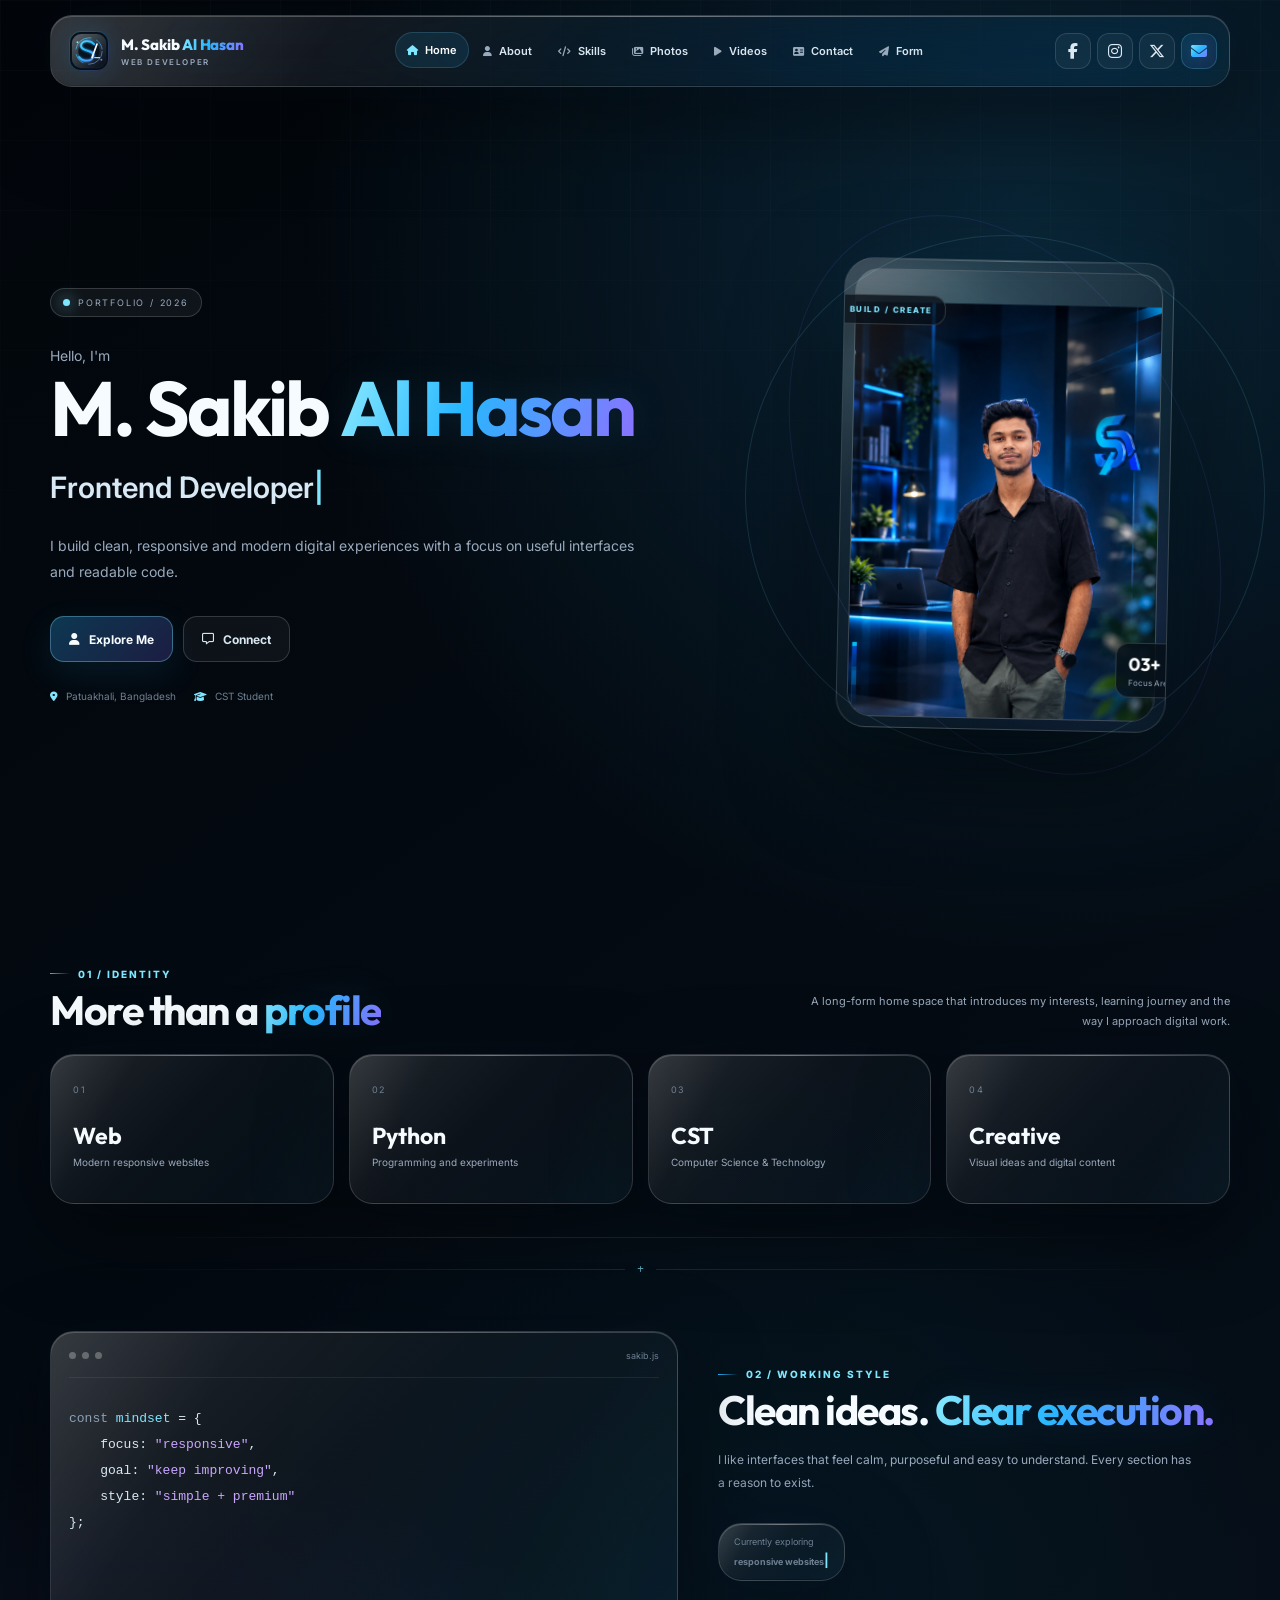
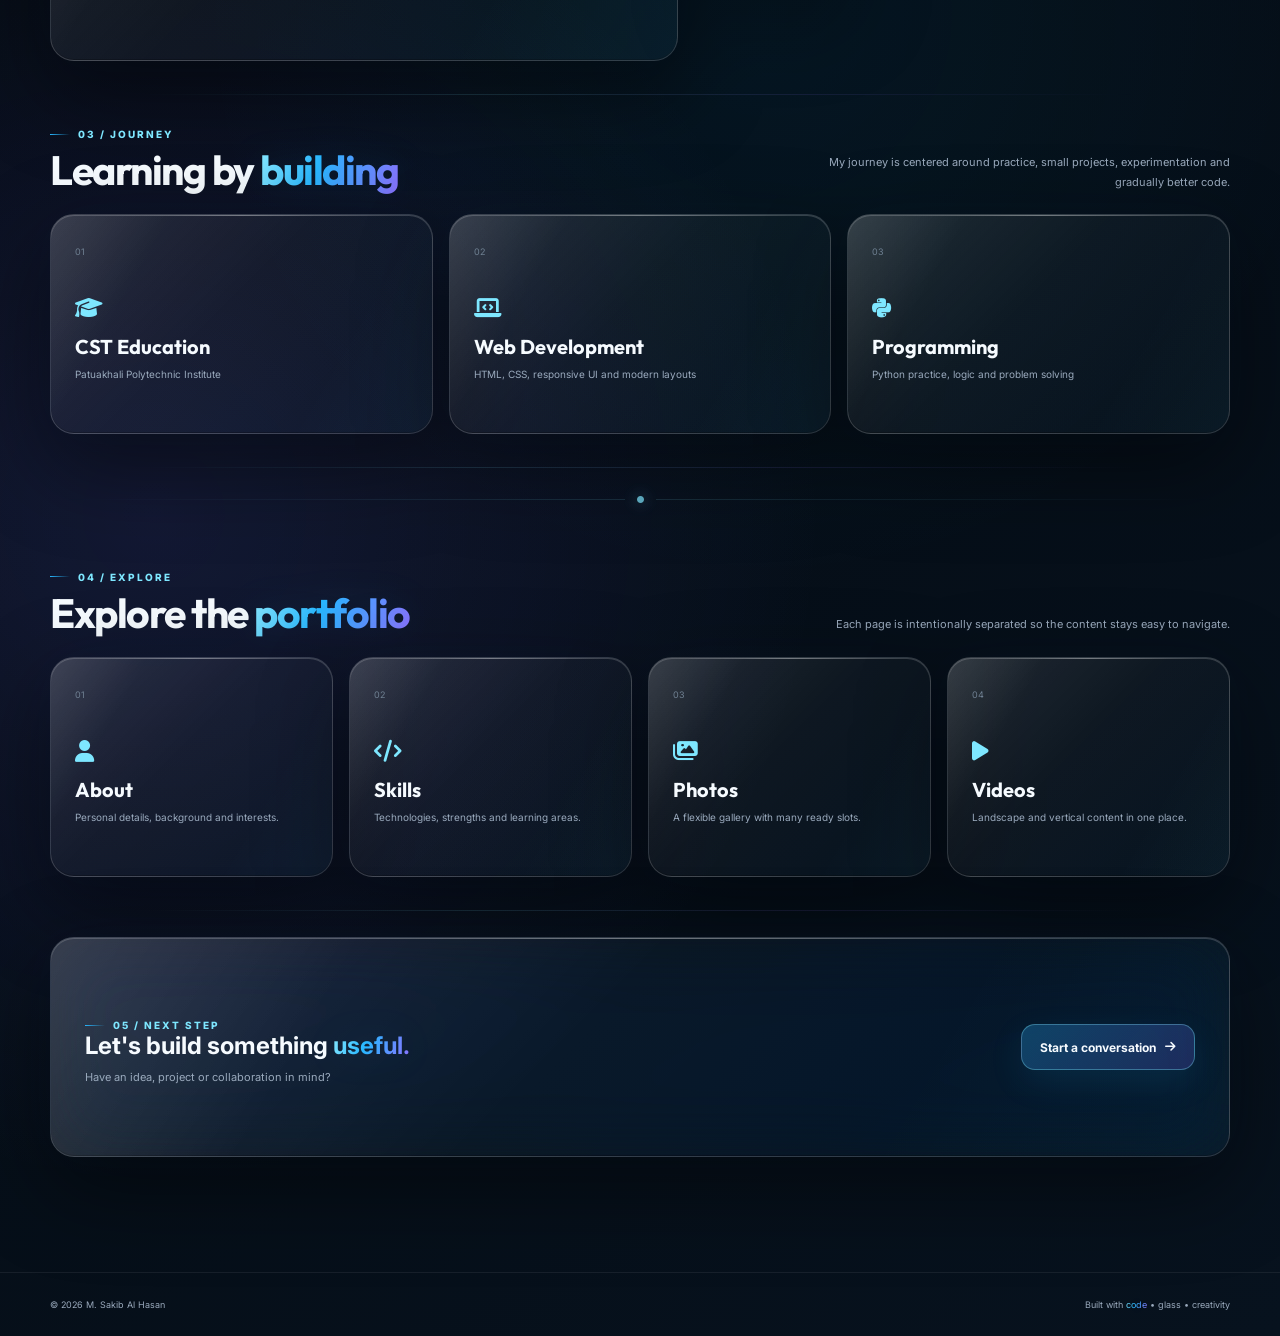
==== index.html @ 8eb37876 "Add files via upload" ====
<!DOCTYPE html>
<html lang="en">
<head>
    <meta charset="UTF-8">
    <meta name="viewport" content="width=device-width, initial-scale=1.0">
    <title>Home | M. Sakib Al Hasan</title>
    <link rel="icon" type="image/svg+xml" href="assets/favicon.svg">
    <link rel="stylesheet" href="https://cdnjs.cloudflare.com/ajax/libs/font-awesome/6.5.2/css/all.min.css">
    <link rel="stylesheet" href="style.css">
</head>
<body>

<header class="nav-wrapper">
    <nav class="navbar glass container">
        <a href="index.html" class="logo-link" aria-label="M. Sakib Al Hasan Home">
            <img src="assets/logo.svg" alt="Sakib Logo" class="logo-image">
            <div>
                <div class="logo-name">M. Sakib <span>Al Hasan</span></div>
                <span class="logo-role">Web Developer</span>
            </div>
        </a>

        <div class="nav-links">

                <a href="index.html" class="active">
                    <i class="fa-solid fa-house"></i>
                    <span>Home</span>
                </a>

                <a href="about.html" class="">
                    <i class="fa-solid fa-user"></i>
                    <span>About</span>
                </a>

                <a href="skills.html" class="">
                    <i class="fa-solid fa-code"></i>
                    <span>Skills</span>
                </a>

                <a href="photos.html" class="">
                    <i class="fa-solid fa-images"></i>
                    <span>Photos</span>
                </a>

                <a href="videos.html" class="">
                    <i class="fa-solid fa-play"></i>
                    <span>Videos</span>
                </a>

                <a href="contact.html" class="">
                    <i class="fa-solid fa-address-card"></i>
                    <span>Contact</span>
                </a>

                <a href="form.html" class="">
                    <i class="fa-solid fa-paper-plane"></i>
                    <span>Form</span>
                </a>

        </div>

        <div class="nav-actions">
            <a href="https://facebook.com/" target="_blank" rel="noopener" class="nav-action" aria-label="Facebook">
                <i class="fa-brands fa-facebook-f"></i>
            </a>
            <a href="https://instagram.com/" target="_blank" rel="noopener" class="nav-action" aria-label="Instagram">
                <i class="fa-brands fa-instagram"></i>
            </a>
            <a href="https://x.com/" target="_blank" rel="noopener" class="nav-action" aria-label="Twitter / X">
                <i class="fa-brands fa-x-twitter"></i>
            </a>
            <a href="mailto:your-email@example.com" class="nav-action nav-email" aria-label="Email">
                <i class="fa-solid fa-envelope"></i>
            </a>
        </div>

        <button class="menu-button" aria-label="Open navigation">
            <i class="fa-solid fa-bars"></i>
        </button>
    </nav>
</header>

<main>
    <div class="container">

        <section class="hero">
            <div class="hero-copy reveal">
                <div class="eyebrow glass-chip">
                    <span class="status-dot"></span>
                    PORTFOLIO / 2026
                </div>

                <p class="hero-overline">Hello, I'm</p>

                <h1>
                    M. Sakib
                    <span class="blue-text">Al Hasan</span>
                </h1>

                <h2 class="typing-line">
                    <span id="typing-text"></span><span class="typing-cursor">|</span>
                </h2>

                <p class="hero-text">
                    I build clean, responsive and modern digital experiences
                    with a focus on useful interfaces and readable code.
                </p>

                <div class="hero-buttons">
                    <a href="about.html" class="btn btn-primary">
                        <i class="fa-solid fa-user"></i>
                        Explore Me
                    </a>
                    <a href="contact.html" class="btn btn-ghost">
                        <i class="fa-regular fa-message"></i>
                        Connect
                    </a>
                </div>

                <div class="hero-mini-row">
                    <span><i class="fa-solid fa-location-dot"></i> Patuakhali, Bangladesh</span>
                    <span><i class="fa-solid fa-graduation-cap"></i> CST Student</span>
                </div>
            </div>

            <div class="profile-stage reveal">
                <div class="profile-orbit orbit-one"></div>
                <div class="profile-orbit orbit-two"></div>

                <div class="profile-visual glass">
                    <div class="profile-backdrop"></div>
                    <div class="profile-photo-frame">
                        <img src="assets/profile-cutout.png" alt="M. Sakib Al Hasan">
                        <div class="photo-shine"></div>
                    </div>

                    <div class="profile-badge badge-top">
                        <i class="fa-solid fa-code"></i>
                        <span>BUILD / CREATE</span>
                    </div>

                    <div class="profile-badge badge-bottom">
                        <strong>03+</strong>
                        <span>Focus Areas</span>
                    </div>
                </div>
            </div>
        </section>

        <section class="home-section reveal">
            <div class="section-heading">
                <div>
                    <span class="section-kicker">01 / IDENTITY</span>
                    <h2>More than a <span class="blue-text">profile</span></h2>
                </div>
                <p>
                    A long-form home space that introduces my interests,
                    learning journey and the way I approach digital work.
                </p>
            </div>

            <div class="home-stat-grid">
                <div class="home-stat glass">
                    <span class="stat-number">01</span>
                    <strong>Web</strong>
                    <p>Modern responsive websites</p>
                </div>
                <div class="home-stat glass">
                    <span class="stat-number">02</span>
                    <strong>Python</strong>
                    <p>Programming and experiments</p>
                </div>
                <div class="home-stat glass">
                    <span class="stat-number">03</span>
                    <strong>CST</strong>
                    <p>Computer Science & Technology</p>
                </div>
                <div class="home-stat glass">
                    <span class="stat-number">04</span>
                    <strong>Creative</strong>
                    <p>Visual ideas and digital content</p>
                </div>
            </div>
        </section>

        <div class="section-divider"><span></span><i class="fa-solid fa-plus"></i><span></span></div>

        <section class="home-section split-section reveal">
            <div class="code-window glass">
                <div class="window-bar">
                    <span></span><span></span><span></span>
                    <small>sakib.js</small>
                </div>
                <pre><code><span class="code-muted">const</span> <span class="code-key">mindset</span> = {
    focus: <span class="code-string">"<span id="home-code-text"></span>"</span>,
    goal: <span class="code-string">"keep improving"</span>,
    style: <span class="code-string">"simple + premium"</span>
};</code></pre>
            </div>

            <div class="feature-copy">
                <span class="section-kicker">02 / WORKING STYLE</span>
                <h2>Clean ideas. <span class="blue-text">Clear execution.</span></h2>
                <p>
                    I like interfaces that feel calm, purposeful and easy to
                    understand. Every section has a reason to exist.
                </p>

                <div class="typing-panel glass">
                    <span>Currently exploring</span>
                    <strong><span id="home-typing-extra"></span><span class="typing-cursor">|</span></strong>
                </div>
            </div>
        </section>

        <section class="home-section reveal">
            <div class="section-heading">
                <div>
                    <span class="section-kicker">03 / JOURNEY</span>
                    <h2>Learning by <span class="blue-text">building</span></h2>
                </div>
                <p>
                    My journey is centered around practice, small projects,
                    experimentation and gradually better code.
                </p>
            </div>

            <div class="journey-grid">
                <div class="journey-card glass">
                    <span>01</span>
                    <i class="fa-solid fa-graduation-cap"></i>
                    <h3>CST Education</h3>
                    <p>Patuakhali Polytechnic Institute</p>
                </div>
                <div class="journey-card glass">
                    <span>02</span>
                    <i class="fa-solid fa-laptop-code"></i>
                    <h3>Web Development</h3>
                    <p>HTML, CSS, responsive UI and modern layouts</p>
                </div>
                <div class="journey-card glass">
                    <span>03</span>
                    <i class="fa-brands fa-python"></i>
                    <h3>Programming</h3>
                    <p>Python practice, logic and problem solving</p>
                </div>
            </div>
        </section>

        <div class="section-divider"><span></span><i class="fa-solid fa-circle"></i><span></span></div>

        <section class="home-section reveal">
            <div class="section-heading">
                <div>
                    <span class="section-kicker">04 / EXPLORE</span>
                    <h2>Explore the <span class="blue-text">portfolio</span></h2>
                </div>
                <p>Each page is intentionally separated so the content stays easy to navigate.</p>
            </div>

            <div class="explore-grid">
                <a href="about.html" class="explore-card glass">
                    <span>01</span><i class="fa-solid fa-user"></i>
                    <h3>About</h3><p>Personal details, background and interests.</p>
                </a>
                <a href="skills.html" class="explore-card glass">
                    <span>02</span><i class="fa-solid fa-code"></i>
                    <h3>Skills</h3><p>Technologies, strengths and learning areas.</p>
                </a>
                <a href="photos.html" class="explore-card glass">
                    <span>03</span><i class="fa-solid fa-images"></i>
                    <h3>Photos</h3><p>A flexible gallery with many ready slots.</p>
                </a>
                <a href="videos.html" class="explore-card glass">
                    <span>04</span><i class="fa-solid fa-play"></i>
                    <h3>Videos</h3><p>Landscape and vertical content in one place.</p>
                </a>
            </div>
        </section>

        <section class="home-cta glass reveal">
            <div>
                <span class="section-kicker">05 / NEXT STEP</span>
                <h2>Let's build something <span class="blue-text">useful.</span></h2>
                <p>Have an idea, project or collaboration in mind?</p>
            </div>
            <a href="form.html" class="btn btn-primary">
                Start a conversation <i class="fa-solid fa-arrow-right"></i>
            </a>
        </section>

    </div>
</main>
<footer class="footer">
    <div class="container footer-inner">
        <span>© 2026 M. Sakib Al Hasan</span>
        <span>Built with <span class="blue-text">code</span> • glass • creativity</span>
    </div>
</footer>
<script src="script.js"></script>
</body>
</html>
---- style.css ----
/* =========================================================
   SAKIB PERSONAL WEBSITE — PREMIUM LIQUID GLASS
   Clean, readable, line-by-line CSS
   ========================================================= */

@import url('https://fonts.googleapis.com/css2?family=Inter:wght@400;500;600;700;800&family=Outfit:wght@500;600;700;800&display=swap');

:root {
    --background: #02060b;
    --background-soft: #07121e;

    --glass: rgba(255, 255, 255, 0.085);
    --glass-strong: rgba(255, 255, 255, 0.135);
    --glass-dark: rgba(3, 10, 18, 0.52);

    --border: rgba(255, 255, 255, 0.16);
    --border-bright: rgba(126, 231, 255, 0.28);

    --blue: #28b7ff;
    --cyan: #7ee7ff;
    --purple: #7468ff;

    --text: #f6fbff;
    --muted: #9aaabd;
    --muted-2: #6f8092;

    --shadow: 0 30px 90px rgba(0, 0, 0, 0.48);
}

/* ---------- Reset ---------- */

* {
    margin: 0;
    padding: 0;
    box-sizing: border-box;
}

html {
    scroll-behavior: smooth;
}

body {
    min-height: 100vh;
    color: var(--text);
    font-family: "Inter", sans-serif;

    background:
        radial-gradient(
            circle at 80% 8%,
            rgba(40, 183, 255, 0.16),
            transparent 25%
        ),
        radial-gradient(
            circle at 12% 72%,
            rgba(116, 104, 255, 0.13),
            transparent 28%
        ),
        radial-gradient(
            circle at 60% 55%,
            rgba(0, 190, 255, 0.055),
            transparent 32%
        ),
        linear-gradient(
            145deg,
            var(--background),
            var(--background-soft)
        );

    overflow-x: hidden;
}

body::before {
    content: "";
    position: fixed;
    inset: 0;
    pointer-events: none;
    z-index: -1;

    background-image:
        linear-gradient(
            rgba(255,255,255,0.018) 1px,
            transparent 1px
        ),
        linear-gradient(
            90deg,
            rgba(255,255,255,0.018) 1px,
            transparent 1px
        );

    background-size: 70px 70px;
    mask-image: linear-gradient(to bottom, black, transparent 88%);
}

a {
    color: inherit;
    text-decoration: none;
}

button,
input,
textarea,
select {
    font: inherit;
}

.container {
    width: min(1180px, calc(100% - 30px));
    margin: auto;
}

/* ---------- Premium glass ---------- */

.glass {
    position: relative;
    isolation: isolate;

    background:
        linear-gradient(
            135deg,
            rgba(255, 255, 255, 0.115),
            rgba(255, 255, 255, 0.035) 45%,
            rgba(20, 170, 255, 0.025)
        );

    border: 1px solid var(--border);
    border-radius: 24px;

    box-shadow:
        var(--shadow),
        0 0 50px rgba(40, 183, 255, 0.035),
        inset 0 1px rgba(255, 255, 255, 0.18),
        inset 0 -1px rgba(0, 0, 0, 0.22);

    backdrop-filter: blur(34px) saturate(175%);
    -webkit-backdrop-filter: blur(34px) saturate(175%);

    overflow: hidden;
}

.glass::before {
    content: "";
    position: absolute;
    inset: 0;
    z-index: -1;

    background:
        linear-gradient(
            120deg,
            rgba(255,255,255,0.095),
            transparent 24%,
            transparent 72%,
            rgba(126,231,255,0.035)
        );

    pointer-events: none;
}

.glass::after {
    content: "";
    position: absolute;
    left: 10%;
    right: 10%;
    top: 0;
    height: 1px;

    background: linear-gradient(
        90deg,
        transparent,
        rgba(255,255,255,0.28),
        transparent
    );

    pointer-events: none;
}

/* ---------- Common text ---------- */

.blue-text {
    color: var(--blue);
}

.section-kicker {
    display: inline-flex;
    align-items: center;
    gap: 8px;

    color: var(--cyan);
    font-size: 10px;
    font-weight: 800;
    letter-spacing: 2px;
    text-transform: uppercase;
}

.section-kicker::before {
    content: "";
    width: 20px;
    height: 1px;
    background: linear-gradient(90deg, var(--blue), transparent);
}

.typing-cursor {
    color: var(--cyan);
    animation: blink 0.9s infinite;
}

@keyframes blink {
    50% {
        opacity: 0;
    }
}

/* =========================================================
   NAVIGATION
   ========================================================= */

.nav-wrapper {
    position: fixed;
    top: 15px;
    left: 0;
    right: 0;
    z-index: 1000;
}

.navbar {
    min-height: 72px;

    display: flex;
    align-items: center;
    gap: 12px;

    padding: 10px 12px 10px 16px;
    border-radius: 22px;
}

.logo-link {
    display: flex;
    align-items: center;
    gap: 10px;
    min-width: 208px;
}

.logo-image {
    width: 44px;
    height: 44px;
    border-radius: 14px;

    filter: drop-shadow(0 0 12px rgba(40,183,255,0.16));
}

.logo-name {
    font-family: "Outfit", sans-serif;
    font-size: 15px;
    font-weight: 800;
    letter-spacing: -0.2px;
}

.logo-name span {
    color: var(--blue);
}

.logo-role {
    display: block;
    margin-top: 3px;

    color: var(--muted);
    font-size: 8px;
    font-weight: 600;
    letter-spacing: 1.6px;
    text-transform: uppercase;
}

.nav-links {
    flex: 1;

    display: flex;
    align-items: center;
    justify-content: center;
    gap: 2px;
}

.nav-links a {
    display: inline-flex;
    align-items: center;
    gap: 7px;

    padding: 10px 11px;

    border: 1px solid transparent;
    border-radius: 999px;

    color: #d8e5ef;
    font-size: 11px;
    font-weight: 600;

    transition:
        color 0.25s ease,
        background 0.25s ease,
        border-color 0.25s ease,
        transform 0.25s ease;
}

.nav-links a i {
    color: var(--muted);
    font-size: 10px;
}

.nav-links a:hover,
.nav-links a.active {
    color: #ffffff;
    background: rgba(40, 183, 255, 0.11);
    border-color: rgba(126, 231, 255, 0.16);
    transform: translateY(-1px);
}

.nav-links a:hover i,
.nav-links a.active i {
    color: var(--cyan);
}

.nav-actions {
    display: flex;
    align-items: center;
    gap: 6px;
}

.nav-action {
    width: 36px;
    height: 36px;

    display: inline-flex;
    align-items: center;
    justify-content: center;

    border: 1px solid rgba(255,255,255,0.12);
    border-radius: 12px;

    background: rgba(255,255,255,0.045);
    color: #dce9f3;

    transition: 0.25s ease;
}

.nav-action:hover {
    color: #ffffff;
    border-color: var(--border-bright);
    background: rgba(40,183,255,0.12);
    transform: translateY(-2px);
    box-shadow: 0 8px 25px rgba(40,183,255,0.1);
}

.nav-email {
    color: var(--cyan);
}

.menu-button {
    display: none;

    width: 42px;
    height: 42px;

    border: 1px solid var(--border);
    border-radius: 14px;

    background: rgba(255,255,255,0.06);
    color: white;

    cursor: pointer;
}

/* =========================================================
   MAIN / HERO
   ========================================================= */

main {
    padding-top: 110px;
    padding-bottom: 40px;
}

.hero {
    min-height: 790px;

    display: grid;
    grid-template-columns: 1.1fr 0.72fr;
    align-items: center;

    gap: 45px;
    padding: 55px 0 75px;
}

.hero-copy {
    max-width: 650px;
}

.glass-chip {
    width: fit-content;

    display: inline-flex;
    align-items: center;
    gap: 8px;

    padding: 8px 12px;

    border: 1px solid var(--border);
    border-radius: 999px;

    background: rgba(255,255,255,0.055);

    color: var(--muted);
    font-size: 9px;
    letter-spacing: 1.8px;
}

.status-dot {
    width: 7px;
    height: 7px;
    border-radius: 50%;
    background: var(--cyan);
    box-shadow: 0 0 15px var(--cyan);
}

.hero-overline {
    margin-top: 30px;
    margin-bottom: 8px;

    color: var(--muted);
    font-size: 14px;
}

.hero h1 {
    font-family: "Outfit", sans-serif;
    font-size: clamp(48px, 6vw, 84px);
    line-height: 0.95;
    letter-spacing: -3px;
}

.hero h1 span {
    display: block;
}

.typing-line {
    min-height: 42px;
    margin-top: 24px;

    color: #d8e8f4;
    font-size: clamp(20px, 2.3vw, 30px);
    font-weight: 600;
}

.hero-text {
    max-width: 600px;
    margin-top: 22px;

    color: var(--muted);
    font-size: 14px;
    line-height: 1.9;
}

.hero-buttons {
    display: flex;
    flex-wrap: wrap;
    gap: 10px;
    margin-top: 30px;
}

.btn {
    display: inline-flex;
    align-items: center;
    justify-content: center;
    gap: 9px;

    min-height: 46px;
    padding: 0 18px;

    border-radius: 14px;
    border: 1px solid var(--border);

    font-size: 12px;
    font-weight: 700;

    transition: 0.25s ease;
}

.btn-primary {
    background: linear-gradient(
        135deg,
        rgba(40,183,255,0.28),
        rgba(116,104,255,0.22)
    );

    border-color: rgba(126,231,255,0.35);
    box-shadow: 0 12px 35px rgba(40,183,255,0.1);
}

.btn-primary:hover {
    transform: translateY(-2px);
    box-shadow: 0 18px 45px rgba(40,183,255,0.17);
}

.btn-ghost {
    background: rgba(255,255,255,0.045);
    color: #d8e6ef;
}

.btn-ghost:hover {
    transform: translateY(-2px);
    background: rgba(255,255,255,0.09);
}

.hero-mini-row {
    display: flex;
    flex-wrap: wrap;
    gap: 18px;

    margin-top: 28px;

    color: var(--muted-2);
    font-size: 10px;
}

.hero-mini-row i {
    margin-right: 5px;
    color: var(--cyan);
}

/* ---------- Profile stage ---------- */

.profile-stage {
    position: relative;
    min-height: 620px;

    display: flex;
    align-items: center;
    justify-content: center;
}

.profile-orbit {
    position: absolute;
    border: 1px solid rgba(126,231,255,0.13);
    border-radius: 50%;
    pointer-events: none;
}

.orbit-one {
    width: 520px;
    height: 520px;
    transform: rotate(18deg);
}

.orbit-two {
    width: 390px;
    height: 590px;
    border-color: rgba(116,104,255,0.12);
    transform: rotate(-25deg);
}

.profile-visual {
    width: min(365px, 100%);
    height: 505px;

    padding: 13px;
    border-radius: 32px;

    transform: rotate(1.2deg);

    box-shadow:
        0 40px 100px rgba(0,0,0,0.55),
        0 0 60px rgba(40,183,255,0.08);
}

.profile-backdrop {
    position: absolute;
    inset: 0;

    background-image: url("assets/profile.jpg");
    background-size: cover;
    background-position: center 42%;

    filter: blur(28px) saturate(125%);
    transform: scale(1.08);

    opacity: 0.34;
}

.profile-photo-frame {
    position: relative;
    z-index: 2;

    width: 100%;
    height: 100%;

    overflow: hidden;
    border-radius: 24px;

    border: 1px solid rgba(255,255,255,0.19);
    background: rgba(3,10,18,0.45);
}

.profile-photo-frame img {
    width: 100%;
    height: 100%;

    display: block;
    object-fit: cover;
    object-position: 57% 44%;

    filter: saturate(1.08) contrast(1.02);
}

.photo-shine {
    position: absolute;
    inset: 0;

    background:
        linear-gradient(
            125deg,
            rgba(255,255,255,0.16),
            transparent 25%,
            transparent 72%,
            rgba(126,231,255,0.09)
        );

    pointer-events: none;
}

.profile-badge {
    position: absolute;
    z-index: 4;

    display: flex;
    align-items: center;
    gap: 8px;

    padding: 9px 12px;

    border: 1px solid rgba(255,255,255,0.17);
    border-radius: 13px;

    background: rgba(3,10,18,0.72);
    backdrop-filter: blur(18px);
    -webkit-backdrop-filter: blur(18px);

    box-shadow: 0 15px 35px rgba(0,0,0,0.3);
}

.badge-top {
    top: 36px;
    left: -28px;

    color: var(--cyan);
    font-size: 8px;
    letter-spacing: 1.5px;
    font-weight: 800;
}

.badge-bottom {
    right: -25px;
    bottom: 34px;
    flex-direction: column;
    align-items: flex-start;
    gap: 2px;
}

.badge-bottom strong {
    color: white;
    font-family: "Outfit", sans-serif;
    font-size: 18px;
}

.badge-bottom span {
    color: var(--muted);
    font-size: 8px;
}

/* =========================================================
   PAGE HEADERS
   ========================================================= */

.page-header {
    padding: 45px 0 34px;
}

.page-header h1 {
    margin-top: 12px;

    font-family: "Outfit", sans-serif;
    font-size: clamp(42px, 5vw, 68px);
    line-height: 1;
    letter-spacing: -2.5px;
}

.page-header > p {
    max-width: 720px;
    margin-top: 17px;

    color: var(--muted);
    font-size: 13px;
    line-height: 1.8;
}

.header-typing {
    width: fit-content;

    display: inline-flex;
    align-items: center;
    gap: 10px;

    margin-top: 24px;
    padding: 10px 13px;

    color: var(--muted);
    font-size: 10px;
}

.header-typing strong {
    color: var(--cyan);
    font-size: 11px;
}

/* =========================================================
   SECTION STRUCTURE / EFFECTS
   ========================================================= */

.home-section {
    margin-top: 58px;
}

.section-heading {
    display: flex;
    align-items: end;
    justify-content: space-between;
    gap: 30px;

    margin-bottom: 22px;
}

.section-heading h2,
.feature-copy h2,
.long-panel h2,
.contact-hero h2,
.contact-info h2 {
    margin-top: 8px;

    font-family: "Outfit", sans-serif;
    font-size: clamp(28px, 3.2vw, 44px);
    line-height: 1.08;
    letter-spacing: -1.5px;
}

.section-heading > p {
    max-width: 440px;
    color: var(--muted);
    font-size: 11px;
    line-height: 1.8;
    text-align: right;
}

.section-divider {
    display: flex;
    align-items: center;
    gap: 12px;

    margin: 62px 0 8px;

    opacity: 0.7;
}

.section-divider span {
    height: 1px;
    flex: 1;

    background: linear-gradient(
        90deg,
        transparent,
        rgba(126,231,255,0.18)
    );
}

.section-divider span:last-child {
    background: linear-gradient(
        90deg,
        rgba(126,231,255,0.18),
        transparent
    );
}

.section-divider i {
    color: var(--cyan);
    font-size: 7px;
    filter: drop-shadow(0 0 8px rgba(126,231,255,0.7));
}

/* ---------- Home stat cards ---------- */

.home-stat-grid {
    display: grid;
    grid-template-columns: repeat(4, 1fr);
    gap: 15px;
}

.home-stat {
    min-height: 150px;
    padding: 22px;
    transition: 0.3s ease;
}

.home-stat:hover,
.journey-card:hover,
.explore-card:hover,
.skill-card:hover,
.social-card:hover {
    transform: translateY(-5px);
    border-color: rgba(126,231,255,0.24);
}

.stat-number {
    color: var(--muted-2);
    font-size: 9px;
    letter-spacing: 1.5px;
}

.home-stat strong {
    display: block;
    margin-top: 24px;

    font-family: "Outfit", sans-serif;
    font-size: 23px;
}

.home-stat p {
    margin-top: 5px;
    color: var(--muted);
    font-size: 10px;
    line-height: 1.5;
}

/* ---------- Home split ---------- */

.split-section {
    display: grid;
    grid-template-columns: 1fr 0.85fr;
    gap: 18px;
    align-items: stretch;
}

.code-window {
    min-height: 330px;
    padding: 18px;
}

.window-bar {
    display: flex;
    align-items: center;
    gap: 6px;

    padding-bottom: 16px;
    border-bottom: 1px solid rgba(255,255,255,0.07);
}

.window-bar > span {
    width: 7px;
    height: 7px;
    border-radius: 50%;
    background: rgba(255,255,255,0.28);
}

.window-bar small {
    margin-left: auto;
    color: var(--muted-2);
    font-size: 9px;
}

.code-window pre {
    margin-top: 28px;
    overflow: auto;

    color: #d9e8f3;
    font-family: "Courier New", monospace;
    font-size: 13px;
    line-height: 2;
}

.code-muted {
    color: #8ca0b3;
}

.code-key {
    color: var(--cyan);
}

.code-string {
    color: #c9a7ff;
}

.feature-copy {
    padding: 28px 12px 28px 22px;
}

.feature-copy > p {
    max-width: 480px;
    margin-top: 17px;

    color: var(--muted);
    font-size: 12px;
    line-height: 1.9;
}

.typing-panel {
    width: fit-content;
    margin-top: 28px;
    padding: 12px 15px;

    display: flex;
    flex-direction: column;
    gap: 5px;
}

.typing-panel span:first-child {
    color: var(--muted-2);
    font-size: 9px;
}

.typing-panel strong {
    color: var(--cyan);
    font-size: 13px;
}

/* ---------- Journey / explore ---------- */

.journey-grid,
.explore-grid {
    display: grid;
    grid-template-columns: repeat(3, 1fr);
    gap: 16px;
}

.explore-grid {
    grid-template-columns: repeat(4, 1fr);
}

.journey-card,
.explore-card {
    min-height: 220px;
    padding: 24px;

    transition: 0.3s ease;
}

.journey-card > span,
.explore-card > span {
    color: var(--muted-2);
    font-size: 9px;
}

.journey-card i,
.explore-card i {
    display: block;
    margin-top: 38px;

    color: var(--cyan);
    font-size: 22px;
}

.journey-card h3,
.explore-card h3 {
    margin-top: 15px;

    font-family: "Outfit", sans-serif;
    font-size: 20px;
}

.journey-card p,
.explore-card p {
    margin-top: 7px;
    color: var(--muted);
    font-size: 10px;
    line-height: 1.7;
}

/* ---------- CTA ---------- */

.home-cta {
    min-height: 220px;

    display: flex;
    align-items: center;
    justify-content: space-between;
    gap: 30px;

    margin-top: 60px;
    padding: 34px;
}

.home-cta p {
    margin-top: 10px;
    color: var(--muted);
    font-size: 11px;
}

/* =========================================================
   ABOUT
   ========================================================= */

.about-layout {
    display: grid;
    grid-template-columns: 0.72fr 1.28fr;
    gap: 18px;
}

.profile-card {
    padding: 16px;
}

.about-photo-wrap {
    height: 390px;
    overflow: hidden;
    border-radius: 19px;

    border: 1px solid rgba(255,255,255,0.12);
}

.about-photo {
    width: 100%;
    height: 100%;
    display: block;

    object-fit: cover;
    object-position: 57% 43%;
}

.card-title {
    margin-top: 18px;
    font-family: "Outfit", sans-serif;
    font-size: 25px;
}

.card-text {
    margin-top: 5px;
    color: var(--muted);
    font-size: 10px;
}

.info-list {
    margin-top: 20px;
    border-top: 1px solid rgba(255,255,255,0.07);
}

.info-row {
    display: flex;
    justify-content: space-between;
    gap: 12px;

    padding: 12px 0;
    border-bottom: 1px solid rgba(255,255,255,0.07);

    font-size: 9px;
}

.info-row span {
    color: var(--muted-2);
}

.info-row strong {
    max-width: 58%;
    text-align: right;
    color: #dce9f3;
}

.about-story {
    display: grid;
    gap: 16px;
}

.story-card {
    padding: 25px;
}

.story-card h2 {
    margin-top: 10px;
    font-family: "Outfit", sans-serif;
    font-size: 25px;
}

.story-card p {
    max-width: 760px;
    margin-top: 13px;
    color: var(--muted);
    font-size: 11px;
    line-height: 1.9;
}

.long-panel {
    display: grid;
    grid-template-columns: 0.8fr 1.2fr;
    gap: 30px;

    margin-top: 18px;
    padding: 30px;
}

.detail-columns {
    display: grid;
    grid-template-columns: repeat(2, 1fr);
    gap: 13px;
}

.detail-columns div {
    min-height: 75px;
    padding: 14px;

    border: 1px solid rgba(255,255,255,0.08);
    border-radius: 15px;

    background: rgba(255,255,255,0.035);
}

.detail-columns span {
    display: block;
    color: var(--muted-2);
    font-size: 8px;
    text-transform: uppercase;
    letter-spacing: 1px;
}

.detail-columns strong {
    display: block;
    margin-top: 9px;
    color: #dfeaf2;
    font-size: 10px;
}

.quote-panel {
    display: flex;
    align-items: center;
    gap: 22px;

    margin-top: 18px;
    padding: 27px 30px;
}

.quote-panel > i {
    color: var(--cyan);
    font-size: 25px;
}

.quote-panel p {
    font-family: "Outfit", sans-serif;
    font-size: 18px;
}

.quote-panel span {
    display: block;
    margin-top: 7px;
    color: var(--muted-2);
    font-size: 9px;
}

/* =========================================================
   SKILLS
   ========================================================= */

.skill-grid {
    display: grid;
    grid-template-columns: repeat(3, 1fr);
    gap: 16px;
}

.skill-card {
    min-height: 285px;
    padding: 22px;

    transition: 0.3s ease;
}

.skill-icon {
    width: 44px;
    height: 44px;

    display: grid;
    place-items: center;

    border: 1px solid rgba(126,231,255,0.18);
    border-radius: 14px;

    background: rgba(40,183,255,0.07);
    color: var(--cyan);

    font-size: 18px;
}

.skill-meta {
    display: flex;
    justify-content: space-between;
    margin-top: 20px;

    color: var(--muted-2);
    font-size: 8px;
    letter-spacing: 1.2px;
}

.skill-card h3 {
    margin-top: 9px;

    font-family: "Outfit", sans-serif;
    font-size: 25px;
}

.skill-card p {
    margin-top: 8px;
    min-height: 54px;

    color: var(--muted);
    font-size: 10px;
    line-height: 1.7;
}

.progress {
    height: 4px;
    margin-top: 20px;

    overflow: hidden;
    border-radius: 999px;

    background: rgba(255,255,255,0.07);
}

.progress span {
    display: block;
    height: 100%;

    border-radius: inherit;

    background: linear-gradient(
        90deg,
        var(--blue),
        var(--cyan)
    );

    box-shadow: 0 0 14px rgba(40,183,255,0.35);
}

.skills-detail-grid {
    display: grid;
    grid-template-columns: repeat(3, 1fr);
    gap: 16px;
}

.skill-detail {
    min-height: 205px;
    padding: 24px;
}

.skill-detail h2 {
    margin-top: 10px;
    font-family: "Outfit", sans-serif;
    font-size: 25px;
}

.skill-detail p {
    margin-top: 11px;
    color: var(--muted);
    font-size: 10px;
    line-height: 1.8;
}

.skills-ticker {
    display: flex;
    align-items: center;
    gap: 20px;

    margin-top: 18px;
    padding: 17px 20px;
}

.skills-ticker > span {
    color: var(--muted-2);
    font-size: 9px;
    text-transform: uppercase;
    letter-spacing: 1px;
}

.ticker-track {
    display: flex;
    flex-wrap: wrap;
    gap: 10px;

    color: #dbeaf4;
    font-size: 10px;
}

.ticker-track i {
    color: var(--cyan);
}

/* =========================================================
   PHOTOS
   ========================================================= */

.photo-grid {
    display: grid;
    grid-template-columns: repeat(5, minmax(0, 1fr));
    gap: 16px;
}

.photo-card {
    aspect-ratio: 4 / 5;
    overflow: hidden;

    border-radius: 20px;

    transition: 0.3s ease;
}

.photo-card img {
    width: 100%;
    height: 100%;
    display: block;

    object-fit: cover;

    transition: transform 0.45s ease;
}

.photo-card:hover img {
    transform: scale(1.055);
}

.photo-number {
    position: absolute;
    left: 10px;
    bottom: 10px;
    z-index: 3;

    padding: 6px 8px;

    border: 1px solid rgba(255,255,255,0.15);
    border-radius: 9px;

    background: rgba(3,10,18,0.62);
    color: #e7f4fb;

    font-size: 8px;
    letter-spacing: 1px;
}

/* =========================================================
   VIDEOS — FOUR PER ROW
   ========================================================= */

.video-toolbar {
    display: flex;
    flex-wrap: wrap;
    gap: 18px;

    margin-bottom: 18px;
    padding: 13px 16px;
}

.video-toolbar span {
    color: var(--muted);
    font-size: 9px;
}

.video-toolbar i {
    margin-right: 5px;
    color: var(--cyan);
}

.video-grid {
    display: grid;
    grid-template-columns: repeat(4, minmax(0, 1fr));
    gap: 15px;
    align-items: start;
}

.video-card {
    overflow: hidden;
    transition: 0.3s ease;
}

.video-box {
    width: 100%;
    overflow: hidden;
    background:
        radial-gradient(
            circle at 50% 30%,
            rgba(40,183,255,0.14),
            transparent 45%
        ),
        rgba(3,10,18,0.65);
}

.video-card.horizontal .video-box {
    aspect-ratio: 16 / 9;
}

.video-card.vertical .video-box {
    aspect-ratio: 9 / 12;
}

.video-placeholder {
    width: 100%;
    height: 100%;

    display: flex;
    flex-direction: column;
    align-items: center;
    justify-content: center;
    gap: 9px;

    color: var(--cyan);

    border-bottom: 1px solid rgba(255,255,255,0.08);
}

.video-placeholder i {
    width: 38px;
    height: 38px;

    display: grid;
    place-items: center;

    border: 1px solid rgba(126,231,255,0.2);
    border-radius: 50%;

    background: rgba(40,183,255,0.08);
    font-size: 11px;
}

.video-placeholder span {
    color: var(--muted-2);
    font-size: 7px;
    letter-spacing: 1px;
}

.video-info {
    padding: 14px;
}

.video-number {
    color: var(--cyan);
    font-size: 7px;
    letter-spacing: 1.5px;
}

.video-info h3 {
    margin-top: 7px;
    font-family: "Outfit", sans-serif;
    font-size: 15px;
}

.video-info p {
    margin-top: 5px;
    color: var(--muted-2);
    font-size: 8px;
    line-height: 1.5;
}

.media-note {
    display: flex;
    align-items: center;
    gap: 15px;

    margin-top: 18px;
    padding: 18px;
}

.media-note > i {
    color: var(--cyan);
}

.media-note strong {
    font-size: 10px;
}

.media-note p {
    margin-top: 4px;
    color: var(--muted);
    font-size: 9px;
}

/* =========================================================
   CONTACT
   ========================================================= */

.contact-hero {
    display: flex;
    align-items: center;
    justify-content: space-between;
    gap: 30px;

    margin-bottom: 18px;
    padding: 30px;
}

.contact-hero p {
    max-width: 650px;
    margin-top: 11px;

    color: var(--muted);
    font-size: 10px;
    line-height: 1.8;
}

.social-grid {
    display: grid;
    grid-template-columns: repeat(4, 1fr);
    gap: 15px;
}

.social-card {
    min-height: 190px;

    display: flex;
    flex-direction: column;
    justify-content: space-between;

    padding: 20px;

    transition: 0.3s ease;
}

.social-big-icon {
    width: 43px;
    height: 43px;

    display: grid;
    place-items: center;

    border: 1px solid rgba(126,231,255,0.17);
    border-radius: 14px;

    background: rgba(40,183,255,0.065);
    color: var(--cyan);
}

.social-card > div:nth-child(2) {
    margin-top: 30px;
}

.card-index {
    color: var(--muted-2);
    font-size: 8px;
    letter-spacing: 1px;
}

.social-card h3 {
    margin-top: 5px;
    font-family: "Outfit", sans-serif;
    font-size: 19px;
}

.social-card p {
    margin-top: 5px;
    color: var(--muted-2);
    font-size: 8px;
}

.card-arrow {
    position: absolute;
    right: 18px;
    top: 18px;

    color: var(--muted-2);
    font-size: 10px;
}

.social-card:hover .card-arrow {
    color: var(--cyan);
}

.contact-bottom-grid {
    display: grid;
    grid-template-columns: 1fr 1fr;
    gap: 16px;

    margin-top: 18px;
}

.contact-info {
    min-height: 235px;
    padding: 28px;
}

.contact-info p {
    max-width: 480px;
    margin-top: 13px;
    color: var(--muted);
    font-size: 10px;
    line-height: 1.8;
}

.contact-line {
    display: flex;
    align-items: center;
    gap: 11px;

    margin-top: 15px;

    color: #dce8f1;
    font-size: 9px;
}

.contact-line i {
    width: 25px;
    color: var(--cyan);
    text-align: center;
}

.text-link {
    display: inline-flex;
    align-items: center;
    gap: 7px;

    margin-top: 22px;

    color: var(--cyan);
    font-size: 10px;
    font-weight: 700;
}

/* =========================================================
   FORM
   ========================================================= */

.form-card {
    padding: 28px;
    margin-bottom: 20px;
}

.form-grid {
    display: grid;
    grid-template-columns: 1fr 1fr;
    gap: 15px;
}

.form-field {
    display: flex;
    flex-direction: column;
    gap: 7px;
}

.form-field.full {
    grid-column: 1 / -1;
}

.form-field label {
    color: #dce8f1;
    font-size: 9px;
    font-weight: 700;
}

.form-field input,
.form-field textarea,
.form-field select {
    width: 100%;

    padding: 13px 14px;

    border: 1px solid rgba(255,255,255,0.12);
    border-radius: 13px;
    outline: none;

    background: rgba(255,255,255,0.045);
    color: white;

    font-size: 10px;
}

.form-field textarea {
    min-height: 170px;
    resize: vertical;
}

.form-field input:focus,
.form-field textarea:focus,
.form-field select:focus {
    border-color: rgba(126,231,255,0.34);
    box-shadow: 0 0 0 3px rgba(40,183,255,0.06);
}

.button {
    border: 0;
    cursor: pointer;
}

/* =========================================================
   FOOTER
   ========================================================= */

.footer {
    margin-top: 75px;
    padding: 26px 0;

    border-top: 1px solid rgba(255,255,255,0.07);

    color: var(--muted);
    font-size: 9px;
}

.footer-inner {
    display: flex;
    align-items: center;
    justify-content: space-between;
    gap: 20px;
}

/* =========================================================
   REVEAL ANIMATION
   ========================================================= */

.reveal {
    opacity: 0;
    transform: translateY(18px);
}

.reveal.visible {
    animation: revealUp 0.75s ease forwards;
}

@keyframes revealUp {
    to {
        opacity: 1;
        transform: translateY(0);
    }
}

/* =========================================================
   RESPONSIVE
   ========================================================= */

@media (max-width: 1100px) {

    .logo-link {
        min-width: 185px;
    }

    .nav-links a {
        padding: 9px 8px;
        font-size: 10px;
    }

    .nav-links a i {
        display: none;
    }

    .nav-action {
        width: 33px;
        height: 33px;
    }

    .hero {
        grid-template-columns: 1fr 0.8fr;
    }

    .profile-visual {
        width: 320px;
        height: 470px;
    }

    .video-grid {
        grid-template-columns: repeat(4, minmax(0, 1fr));
        gap: 12px;
    }

    .video-info {
        padding: 11px;
    }

    .video-info h3 {
        font-size: 13px;
    }
}

@media (max-width: 900px) {

    .navbar {
        position: relative;
    }

    .nav-links {
        display: none;

        position: absolute;
        left: 10px;
        right: 10px;
        top: calc(100% + 8px);

        flex-direction: column;
        align-items: stretch;

        padding: 10px;

        border: 1px solid var(--border);
        border-radius: 20px;

        background: rgba(4, 12, 20, 0.9);
        backdrop-filter: blur(28px);
        -webkit-backdrop-filter: blur(28px);

        box-shadow: var(--shadow);
    }

    .nav-links.show {
        display: flex;
    }

    .nav-links a {
        justify-content: flex-start;
        border-radius: 12px;
    }

    .nav-links a i {
        display: inline-block;
        width: 18px;
    }

    .menu-button {
        display: inline-grid;
        place-items: center;
    }

    .hero {
        grid-template-columns: 1fr;
        min-height: auto;
        padding-top: 45px;
    }

    .profile-stage {
        min-height: 560px;
    }

    .profile-visual {
        width: 340px;
        height: 480px;
    }

    .home-stat-grid,
    .explore-grid {
        grid-template-columns: repeat(2, 1fr);
    }

    .split-section,
    .about-layout,
    .long-panel,
    .contact-bottom-grid {
        grid-template-columns: 1fr;
    }

    .skill-grid,
    .skills-detail-grid {
        grid-template-columns: repeat(2, 1fr);
    }

    .photo-grid {
        grid-template-columns: repeat(4, 1fr);
    }

    .video-grid {
        grid-template-columns: repeat(2, 1fr);
    }

    .social-grid {
        grid-template-columns: repeat(2, 1fr);
    }

    .section-heading {
        align-items: flex-start;
        flex-direction: column;
    }

    .section-heading > p {
        text-align: left;
    }

    .feature-copy {
        padding: 20px 0;
    }
}

@media (max-width: 620px) {

    .container {
        width: min(100% - 20px, 1180px);
    }

    .nav-wrapper {
        top: 8px;
    }

    .navbar {
        min-height: 64px;
        padding: 8px 9px 8px 12px;
    }

    .logo-link {
        min-width: 0;
        flex: 1;
    }

    .logo-image {
        width: 39px;
        height: 39px;
    }

    .logo-name {
        font-size: 13px;
    }

    .nav-actions {
        gap: 4px;
    }

    .nav-action {
        width: 30px;
        height: 30px;
        border-radius: 10px;
        font-size: 10px;
    }

    .nav-actions .nav-action:nth-child(-n+3) {
        display: none;
    }

    main {
        padding-top: 90px;
    }

    .hero {
        padding: 30px 0 50px;
        gap: 20px;
    }

    .hero h1 {
        font-size: 48px;
        letter-spacing: -2px;
    }

    .hero-text {
        font-size: 12px;
    }

    .profile-stage {
        min-height: 475px;
    }

    .profile-visual {
        width: 280px;
        height: 400px;
    }

    .orbit-one {
        width: 380px;
        height: 380px;
    }

    .orbit-two {
        width: 290px;
        height: 430px;
    }

    .badge-top {
        left: -15px;
    }

    .badge-bottom {
        right: -12px;
    }

    .home-stat-grid,
    .journey-grid,
    .explore-grid,
    .skill-grid,
    .skills-detail-grid,
    .photo-grid,
    .video-grid,
    .social-grid {
        grid-template-columns: 1fr;
    }

    .video-card.vertical .video-box {
        aspect-ratio: 9 / 13;
    }

    .page-header {
        padding-top: 30px;
    }

    .page-header h1 {
        font-size: 44px;
    }

    .long-panel {
        padding: 22px;
    }

    .detail-columns,
    .form-grid {
        grid-template-columns: 1fr;
    }

    .form-field.full {
        grid-column: auto;
    }

    .contact-hero,
    .home-cta {
        flex-direction: column;
        align-items: flex-start;
    }

    .contact-hero {
        padding: 24px;
    }

    .footer-inner {
        flex-direction: column;
        align-items: flex-start;
    }

    .skills-ticker {
        align-items: flex-start;
        flex-direction: column;
    }
}

/* ---------- Reduced motion ---------- */

@media (prefers-reduced-motion: reduce) {

    html {
        scroll-behavior: auto;
    }

    *,
    *::before,
    *::after {
        animation-duration: 0.01ms !important;
        transition-duration: 0.01ms !important;
    }
}


/* =========================================================
   PREMIUM V5 REFINEMENTS
   ========================================================= */

/* ---------- Gradient typography ---------- */

.blue-text,
.logo-name span {
    background: linear-gradient(
        110deg,
        #8beaff 0%,
        #28b7ff 42%,
        #8b72ff 100%
    );

    -webkit-background-clip: text;
    background-clip: text;
    -webkit-text-fill-color: transparent;
    color: transparent;

    filter: drop-shadow(0 0 18px rgba(40, 183, 255, 0.10));
}

.hero h1 .blue-text,
.page-header h1 .blue-text {
    display: inline-block;
}

/* ---------- Email icon matches the premium palette ---------- */

.nav-email {
    background:
        linear-gradient(
            135deg,
            rgba(40, 183, 255, 0.13),
            rgba(116, 104, 255, 0.12)
        );

    border-color: rgba(126, 231, 255, 0.20);
}

.nav-email i {
    background: linear-gradient(
        135deg,
        #8beaff,
        #28b7ff 48%,
        #8b72ff
    );

    -webkit-background-clip: text;
    background-clip: text;
    -webkit-text-fill-color: transparent;
    color: transparent;

    filter: drop-shadow(0 0 8px rgba(40, 183, 255, 0.22));
}

.nav-email:hover {
    background:
        linear-gradient(
            135deg,
            rgba(40, 183, 255, 0.22),
            rgba(116, 104, 255, 0.18)
        );
}

/* ---------- Home profile: smaller transparent portrait ---------- */

.profile-visual {
    width: min(330px, 100%);
    height: 470px;

    padding: 10px;
    border-radius: 30px;
}

.profile-backdrop {
    inset: 5%;
    background:
        radial-gradient(
            circle at 30% 20%,
            rgba(126, 231, 255, 0.22),
            transparent 30%
        ),
        radial-gradient(
            circle at 78% 72%,
            rgba(116, 104, 255, 0.22),
            transparent 35%
        ),
        linear-gradient(
            145deg,
            rgba(255,255,255,0.10),
            rgba(40,183,255,0.04) 45%,
            rgba(116,104,255,0.08)
        );

    filter: blur(20px);
    transform: scale(1.08);
    opacity: 0.82;

    border-radius: 28px;
}

.profile-photo-frame {
    display: flex;
    align-items: flex-end;
    justify-content: center;

    background:
        linear-gradient(
            145deg,
            rgba(255,255,255,0.055),
            rgba(3,10,18,0.22)
        );
}

.profile-photo-frame img {
    width: 100%;
    height: 100%;

    object-fit: contain;
    object-position: center bottom;

    filter: none;
    transform: scale(1.03);
}

/* ---------- Section separation ---------- */

.home-section,
.about-layout,
.skill-grid,
.skills-detail-grid,
.video-grid,
.social-grid,
.form-card {
    position: relative;
}

.home-section::after,
.about-layout::after,
.skill-grid::after,
.skills-detail-grid::after,
.video-grid::after,
.social-grid::after {
    content: "";
    position: absolute;
    left: 8%;
    right: 8%;
    bottom: -34px;
    height: 1px;

    background:
        linear-gradient(
            90deg,
            transparent,
            rgba(126,231,255,0.16),
            rgba(139,114,255,0.14),
            transparent
        );

    opacity: 0.75;
    pointer-events: none;
}

/* ---------- About photo: blur -> clear entrance ---------- */

.about-photo-wrap {
    position: relative;
    display: flex;
    align-items: flex-end;
    justify-content: center;

    min-height: 440px;

    background:
        radial-gradient(
            circle at 50% 30%,
            rgba(40,183,255,0.12),
            transparent 42%
        ),
        rgba(255,255,255,0.025);
}

.about-photo {
    width: 100%;
    height: 100%;

    object-fit: contain;
    object-position: center bottom;

    filter:
        blur(14px)
        saturate(0.82)
        brightness(0.90);

    opacity: 0.72;

    animation:
        aboutPhotoClear 1.35s cubic-bezier(.2,.75,.2,1) forwards;
}

@keyframes aboutPhotoClear {
    0% {
        filter:
            blur(14px)
            saturate(0.82)
            brightness(0.90);
        opacity: 0.72;
        transform: scale(1.035);
    }

    70% {
        filter:
            blur(2px)
            saturate(1.02)
            brightness(0.98);
        opacity: 0.94;
    }

    100% {
        filter:
            blur(0)
            saturate(1)
            brightness(1);
        opacity: 1;
        transform: scale(1);
    }
}

/* ---------- Videos: consistent premium media stage ---------- */

.video-grid {
    align-items: stretch;
}

.video-card {
    display: flex;
    flex-direction: column;

    min-width: 0;

    border-radius: 22px;

    background:
        linear-gradient(
            145deg,
            rgba(255,255,255,0.08),
            rgba(255,255,255,0.025)
        );

    border: 1px solid rgba(255,255,255,0.12);
}

.video-box {
    position: relative;

    display: flex;
    align-items: center;
    justify-content: center;

    aspect-ratio: 16 / 9 !important;

    padding: 9px;

    background:
        radial-gradient(
            circle at 50% 25%,
            rgba(40,183,255,0.18),
            transparent 42%
        ),
        radial-gradient(
            circle at 70% 85%,
            rgba(116,104,255,0.14),
            transparent 40%
        ),
        #030a12;

    border-bottom: 1px solid rgba(255,255,255,0.09);
}

.video-placeholder {
    position: relative;

    width: 100%;
    height: 100%;

    border: 1px solid rgba(126,231,255,0.13);
    border-radius: 15px;

    background:
        linear-gradient(
            145deg,
            rgba(255,255,255,0.055),
            rgba(40,183,255,0.045)
        );
}

.video-card.vertical .video-placeholder {
    width: 56.25%;
    margin-inline: auto;

    border-color: rgba(139,114,255,0.20);

    background:
        linear-gradient(
            180deg,
            rgba(116,104,255,0.10),
            rgba(40,183,255,0.045)
        );
}

.video-placeholder::before {
    content: "";

    position: absolute;
    inset: 10px;

    border: 1px dashed rgba(255,255,255,0.09);
    border-radius: 11px;

    pointer-events: none;
}

.video-placeholder i {
    position: relative;
    z-index: 2;

    width: 44px;
    height: 44px;

    border:
        1px solid rgba(126,231,255,0.28);

    background:
        linear-gradient(
            135deg,
            rgba(40,183,255,0.18),
            rgba(116,104,255,0.18)
        );

    box-shadow:
        0 12px 30px rgba(40,183,255,0.12);

    color: #b9f3ff;
}

.video-placeholder span {
    position: relative;
    z-index: 2;

    color: #9eb1c2;
    font-size: 7px;
    letter-spacing: 1.3px;
}

.video-info {
    flex: 1;
    padding: 15px;
}

.video-number {
    background:
        linear-gradient(
            90deg,
            #7ee7ff,
            #28b7ff,
            #8b72ff
        );

    -webkit-background-clip: text;
    background-clip: text;
    -webkit-text-fill-color: transparent;
    color: transparent;
}

.video-info h3 {
    font-size: 14px;
}

.video-info p {
    font-size: 8.5px;
}

.video-card:hover {
    transform: translateY(-6px);
    border-color: rgba(126,231,255,0.24);
    box-shadow:
        0 25px 60px rgba(0,0,0,0.38),
        0 0 28px rgba(40,183,255,0.055);
}

/* ---------- Form: fix white send button ---------- */

.small-label {
    color: var(--cyan);
}

.form-card {
    background:
        linear-gradient(
            145deg,
            rgba(255,255,255,0.095),
            rgba(255,255,255,0.03)
        );
}

.form-field input,
.form-field textarea,
.form-field select {
    background:
        linear-gradient(
            135deg,
            rgba(255,255,255,0.055),
            rgba(40,183,255,0.025)
        );

    color: #f6fbff;
}

.form-field select option {
    background: #07121e;
    color: #f6fbff;
}

.button.button-primary {
    width: 100%;
    min-height: 50px;

    display: inline-flex;
    align-items: center;
    justify-content: center;
    gap: 9px;

    border: 1px solid rgba(126,231,255,0.30);
    border-radius: 14px;

    background:
        linear-gradient(
            110deg,
            rgba(40,183,255,0.25),
            rgba(116,104,255,0.24)
        );

    color: #ffffff;

    box-shadow:
        0 14px 38px rgba(40,183,255,0.10),
        inset 0 1px rgba(255,255,255,0.18);

    cursor: pointer;

    transition:
        transform 0.25s ease,
        box-shadow 0.25s ease,
        border-color 0.25s ease;
}

.button.button-primary i {
    color: #bff5ff;
}

.button.button-primary:hover {
    transform: translateY(-2px);

    border-color: rgba(126,231,255,0.48);

    box-shadow:
        0 20px 48px rgba(40,183,255,0.16),
        0 0 24px rgba(116,104,255,0.08);
}

/* ---------- More vertical breathing room on content pages ---------- */

.about-layout {
    min-height: 680px;
}

.skill-grid {
    min-height: 430px;
}

.skills-detail-grid {
    min-height: 270px;
}

.contact-hero {
    min-height: 220px;
}

.contact-bottom-grid {
    min-height: 310px;
}

.form-card {
    min-height: 560px;
}

/* ---------- Responsive profile sizing ---------- */

@media (max-width: 1100px) {
    .profile-visual {
        width: 300px;
        height: 440px;
    }
}

@media (max-width: 900px) {
    .profile-visual {
        width: 320px;
        height: 455px;
    }

    .about-layout,
    .skill-grid,
    .skills-detail-grid,
    .contact-bottom-grid {
        min-height: auto;
    }
}

@media (max-width: 620px) {
    .profile-visual {
        width: 285px;
        height: 415px;
    }

    .about-photo-wrap {
        min-height: 390px;
    }

    .form-card {
        min-height: auto;
    }
}
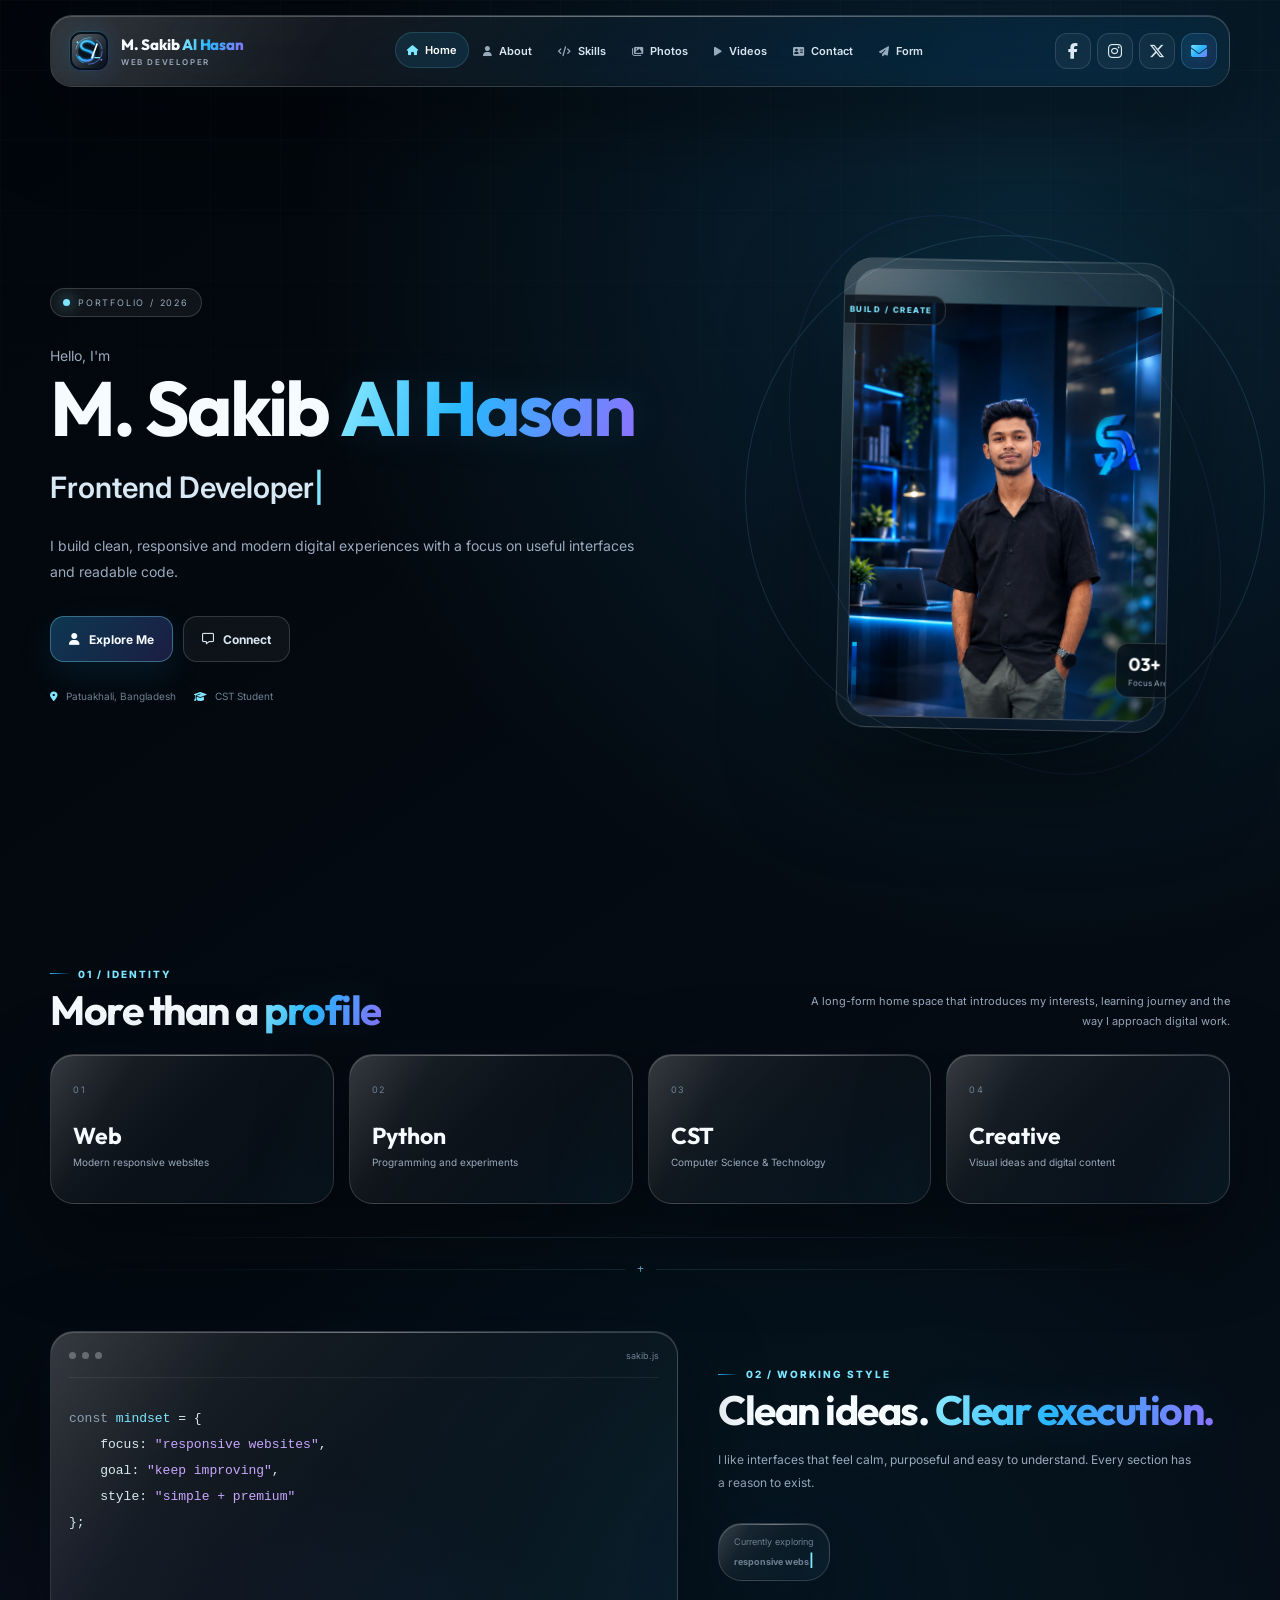
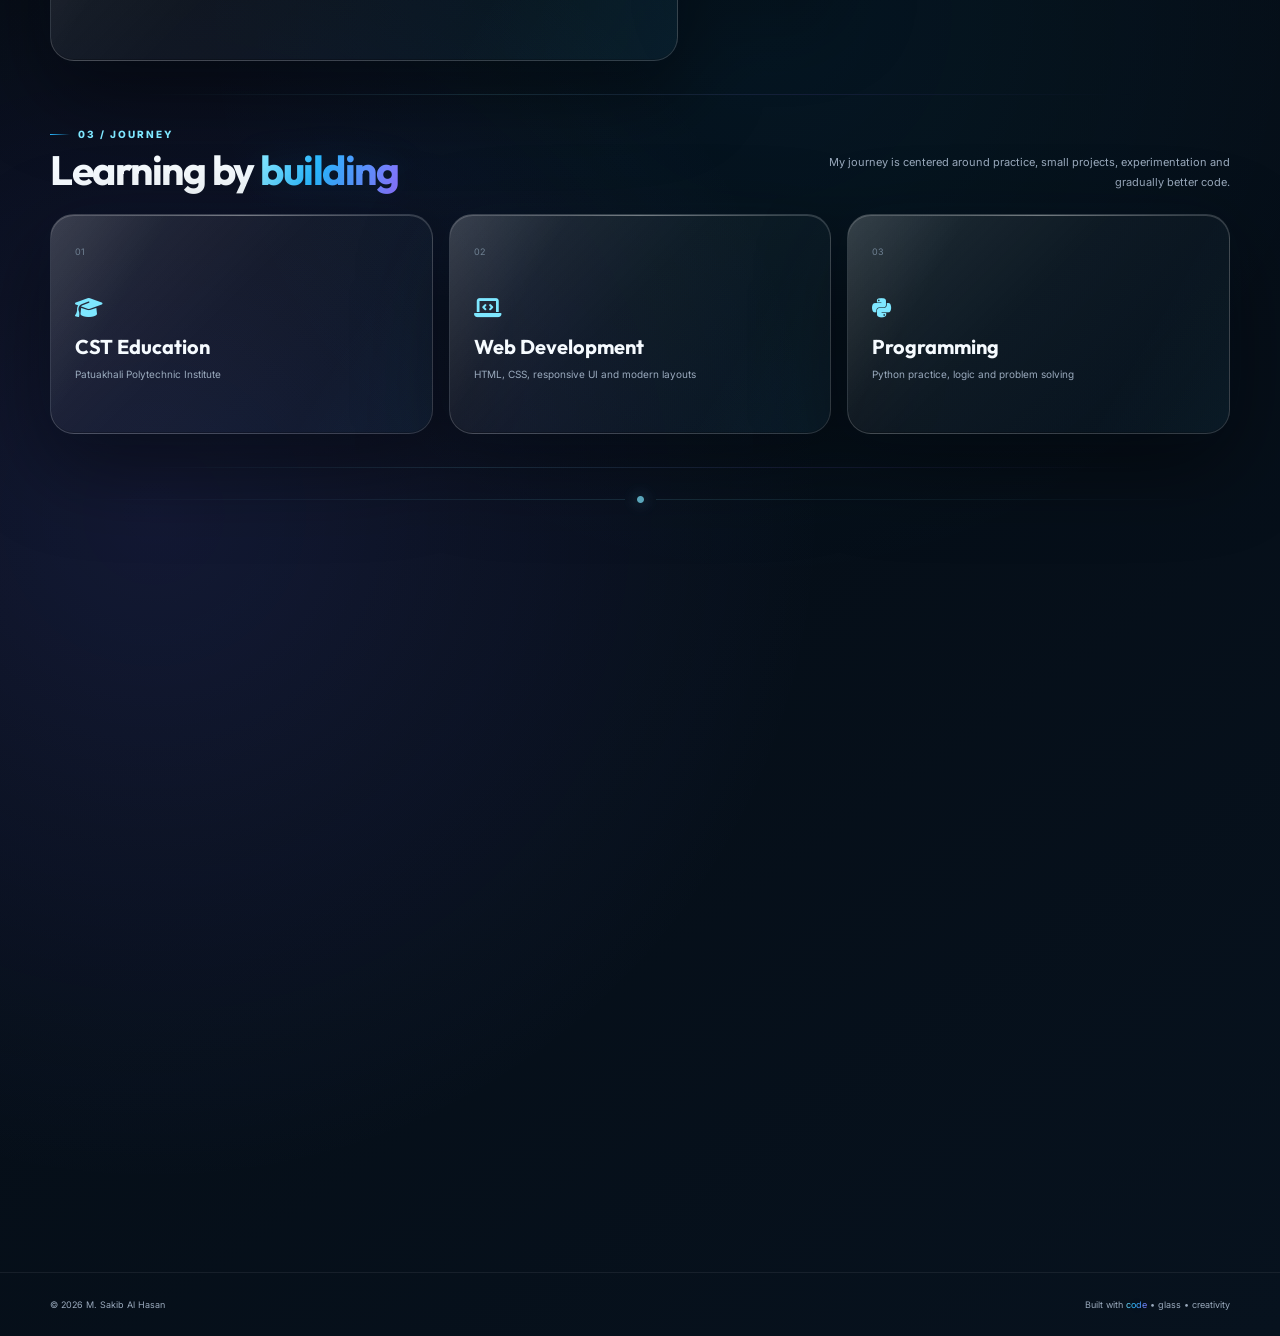
==== commit 34d31b21: "Update index.html" ====
--- a/index.html
+++ b/index.html
@@ -60,7 +60,7 @@
         </div>
 
         <div class="nav-actions">
-            <a href="https://facebook.com/" target="_blank" rel="noopener" class="nav-action" aria-label="Facebook">
+            <a href="https://www.facebook.com/m.sakibalhasan.tawsif" target="_blank" rel="noopener" class="nav-action" aria-label="Facebook">
                 <i class="fa-brands fa-facebook-f"></i>
             </a>
             <a href="https://instagram.com/" target="_blank" rel="noopener" class="nav-action" aria-label="Instagram">
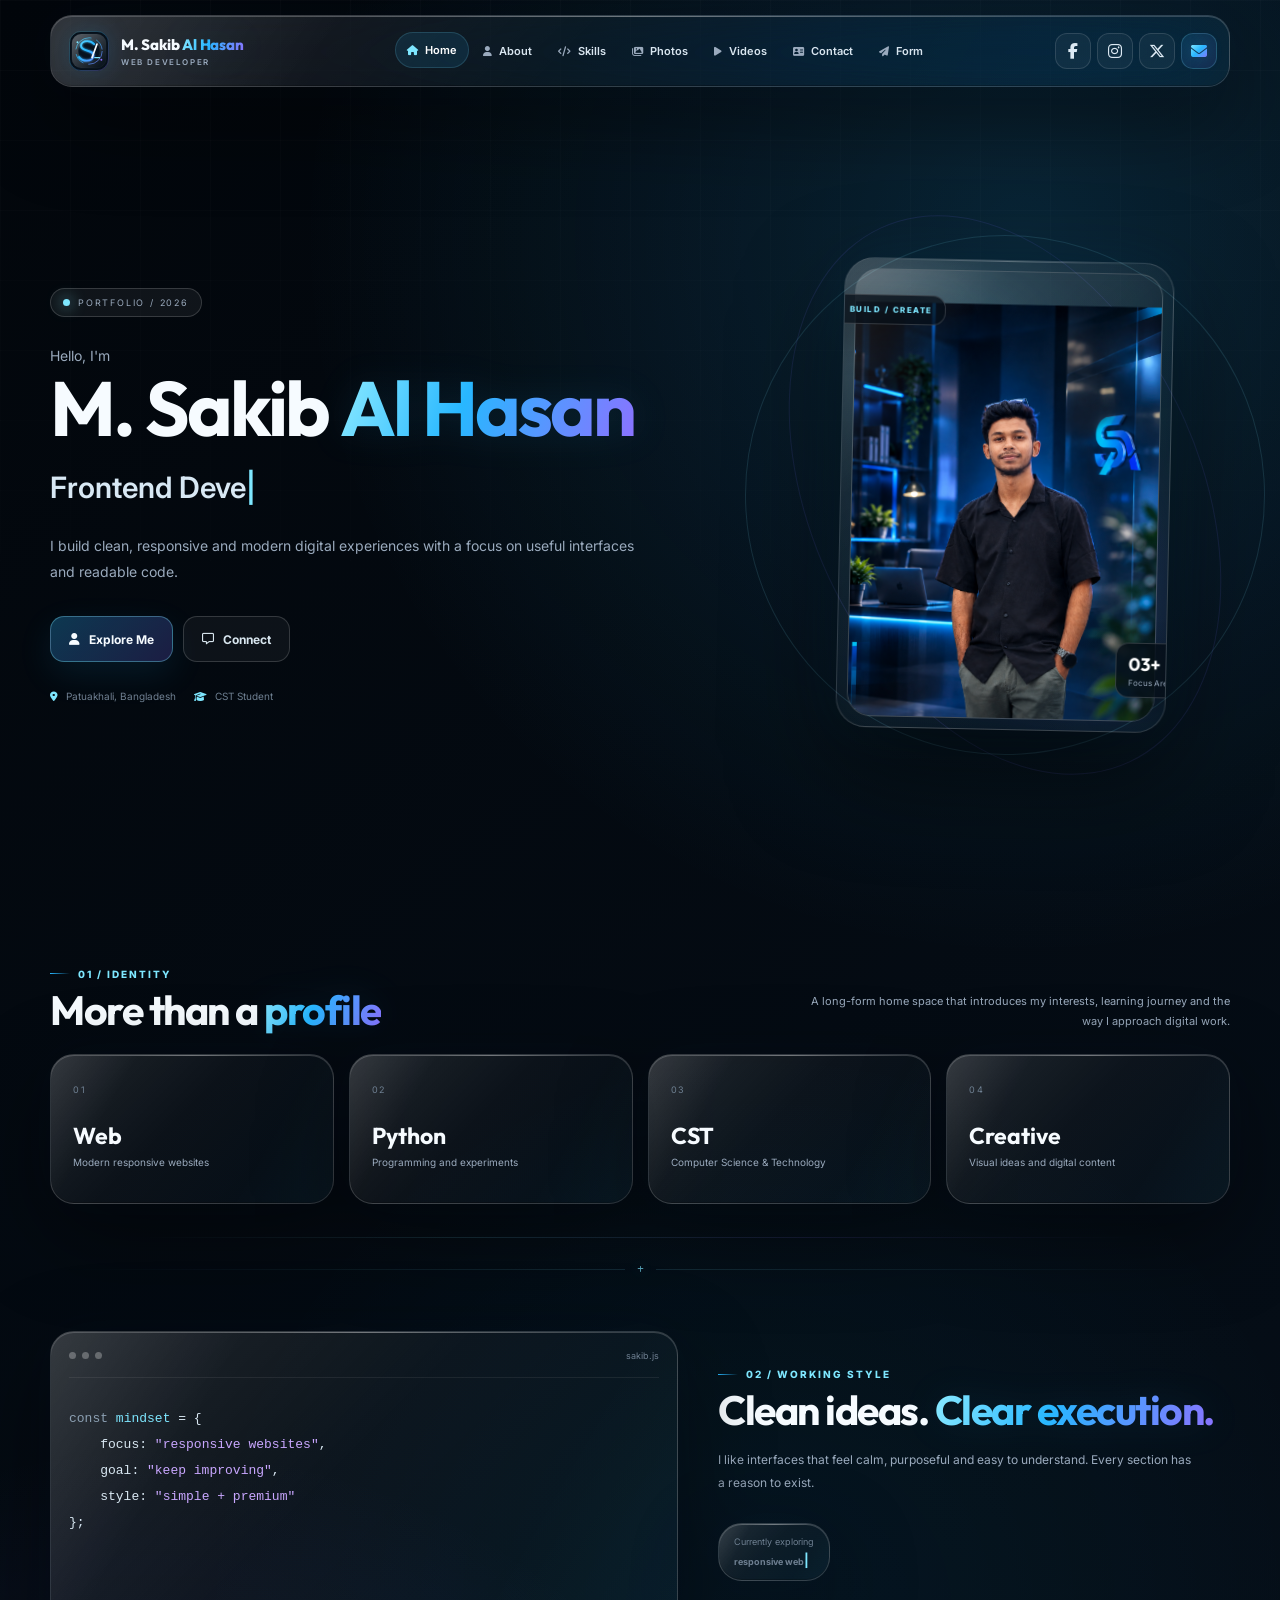
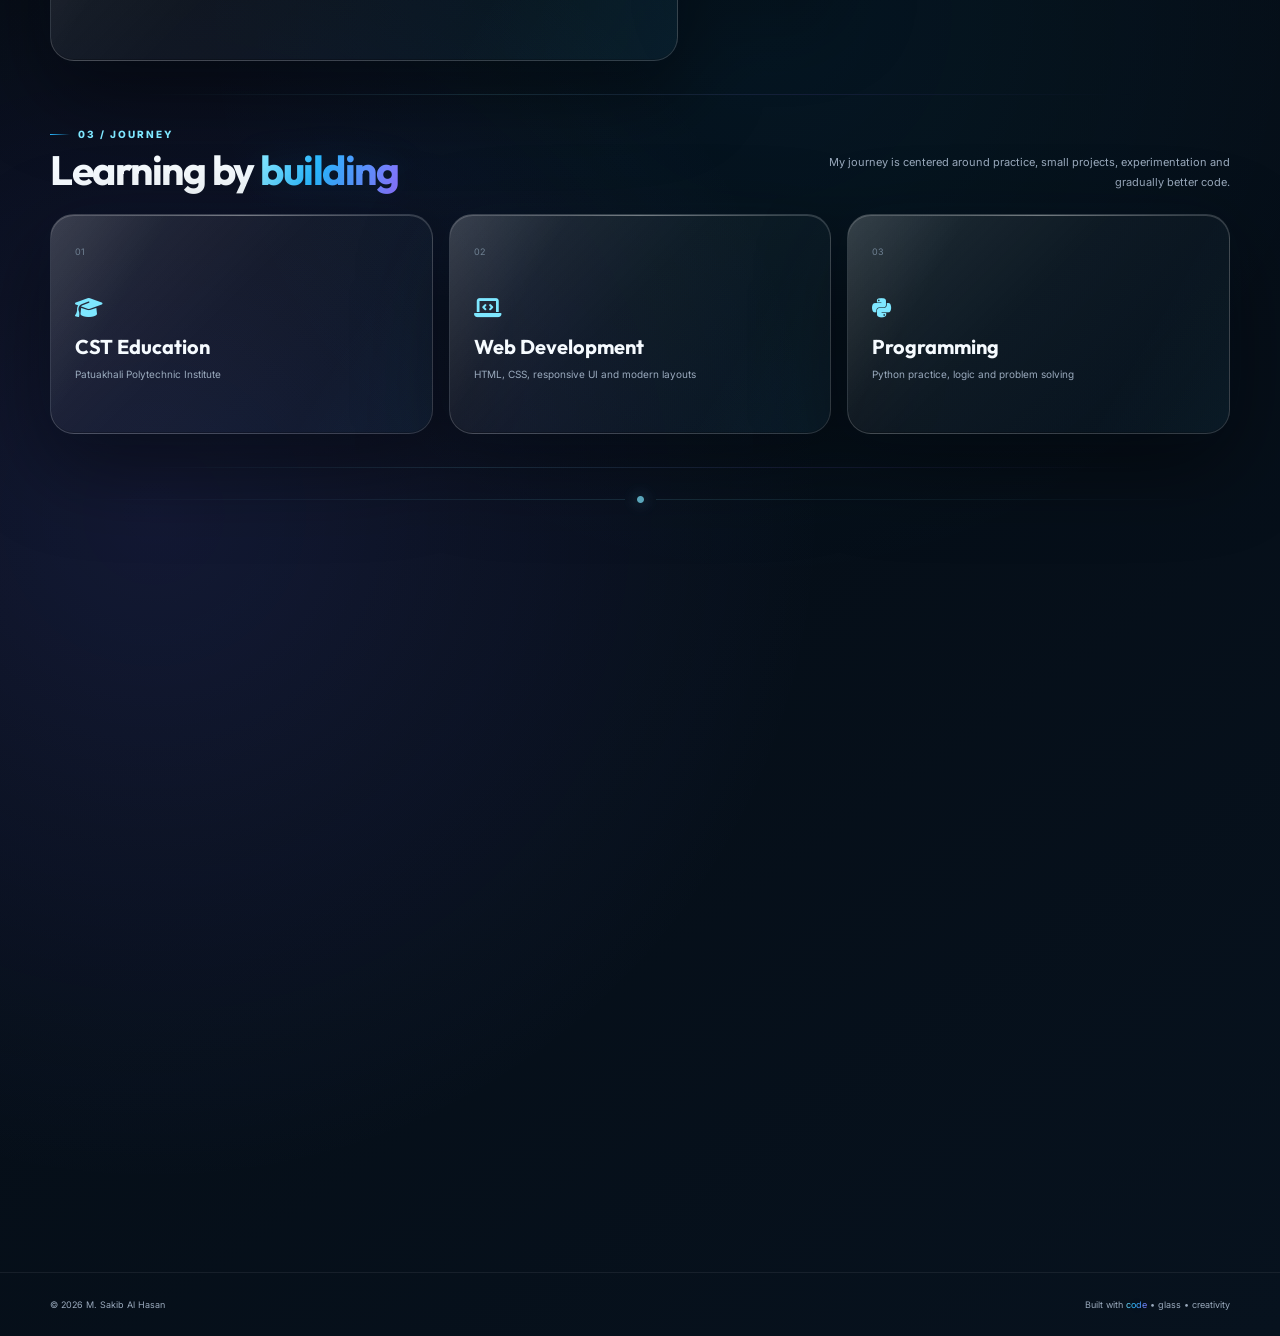
==== commit a9e65b93: "Update index.html" ====
--- a/index.html
+++ b/index.html
@@ -63,7 +63,7 @@
             <a href="https://www.facebook.com/m.sakibalhasan.tawsif" target="_blank" rel="noopener" class="nav-action" aria-label="Facebook">
                 <i class="fa-brands fa-facebook-f"></i>
             </a>
-            <a href="https://instagram.com/" target="_blank" rel="noopener" class="nav-action" aria-label="Instagram">
+            <a href="https://www.instagram.com/s_a_k_i_b_8.20/" target="_blank" rel="noopener" class="nav-action" aria-label="Instagram">
                 <i class="fa-brands fa-instagram"></i>
             </a>
             <a href="https://x.com/" target="_blank" rel="noopener" class="nav-action" aria-label="Twitter / X">
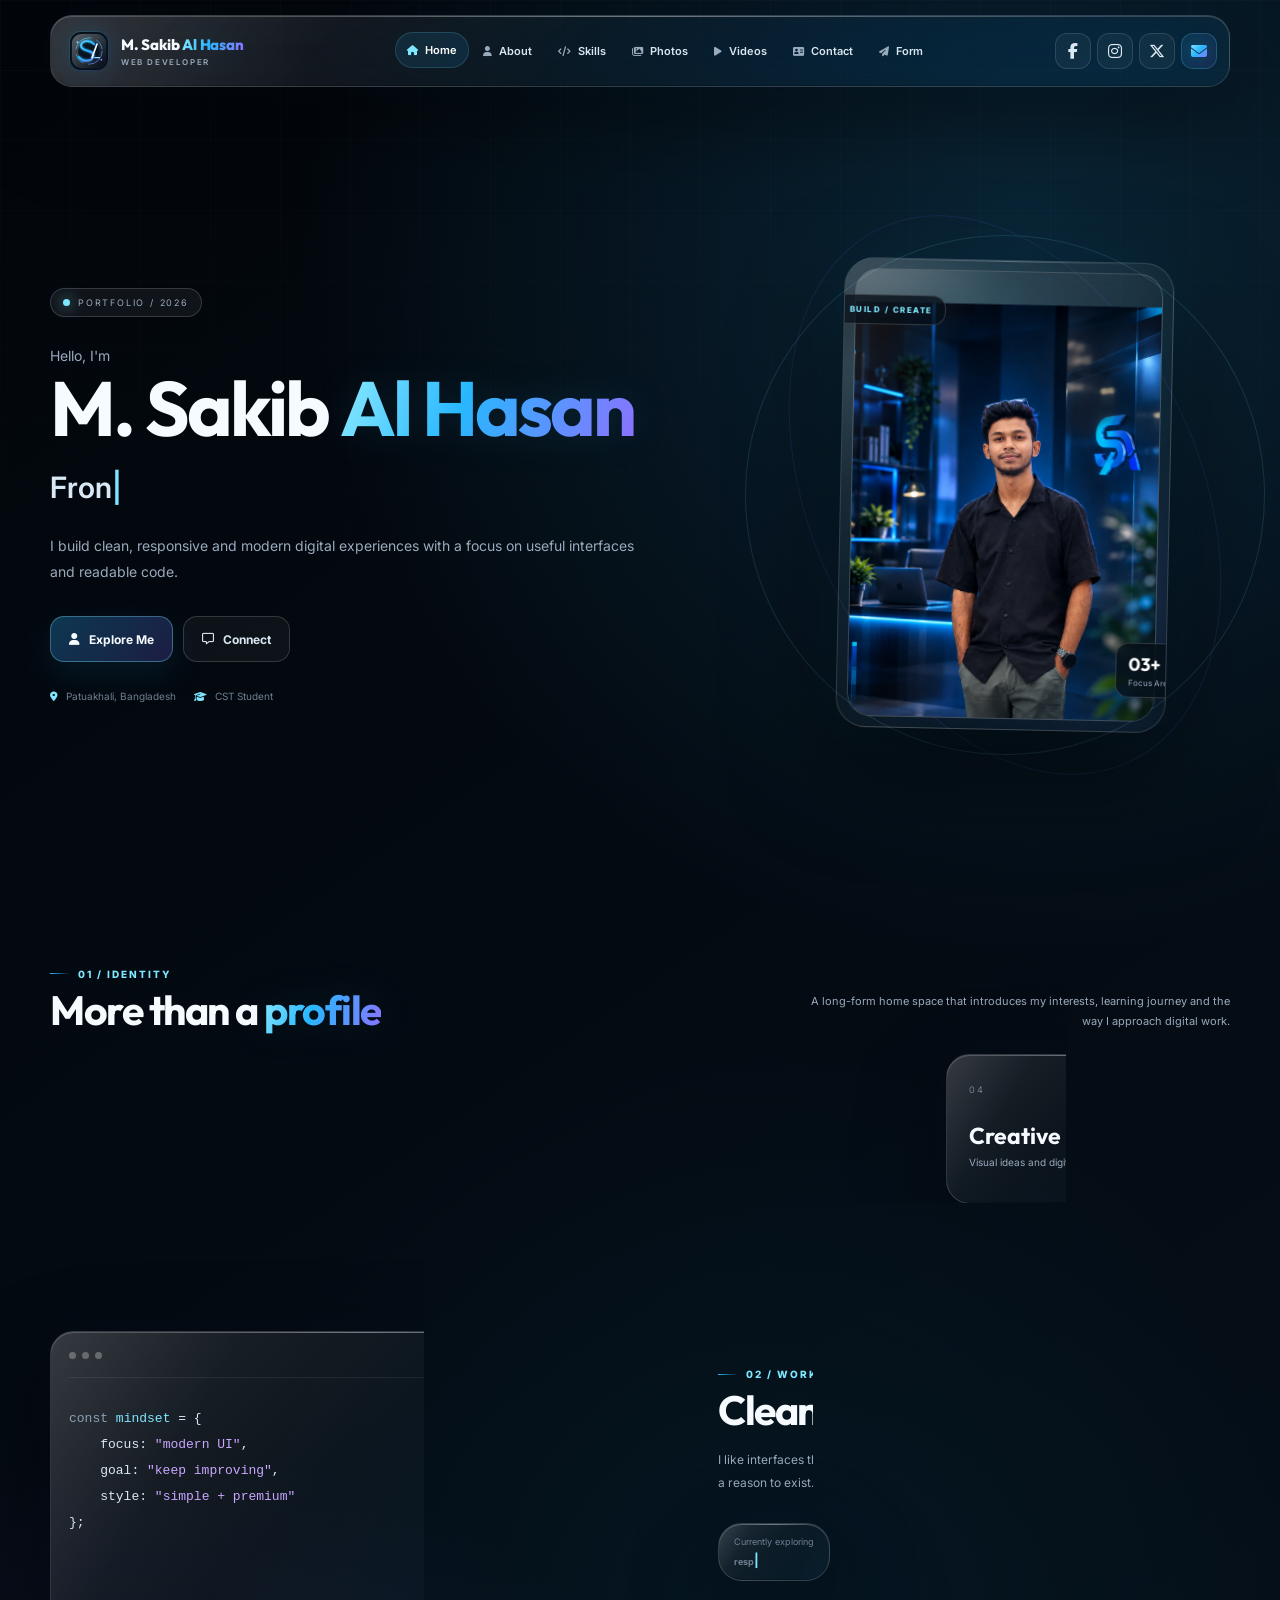
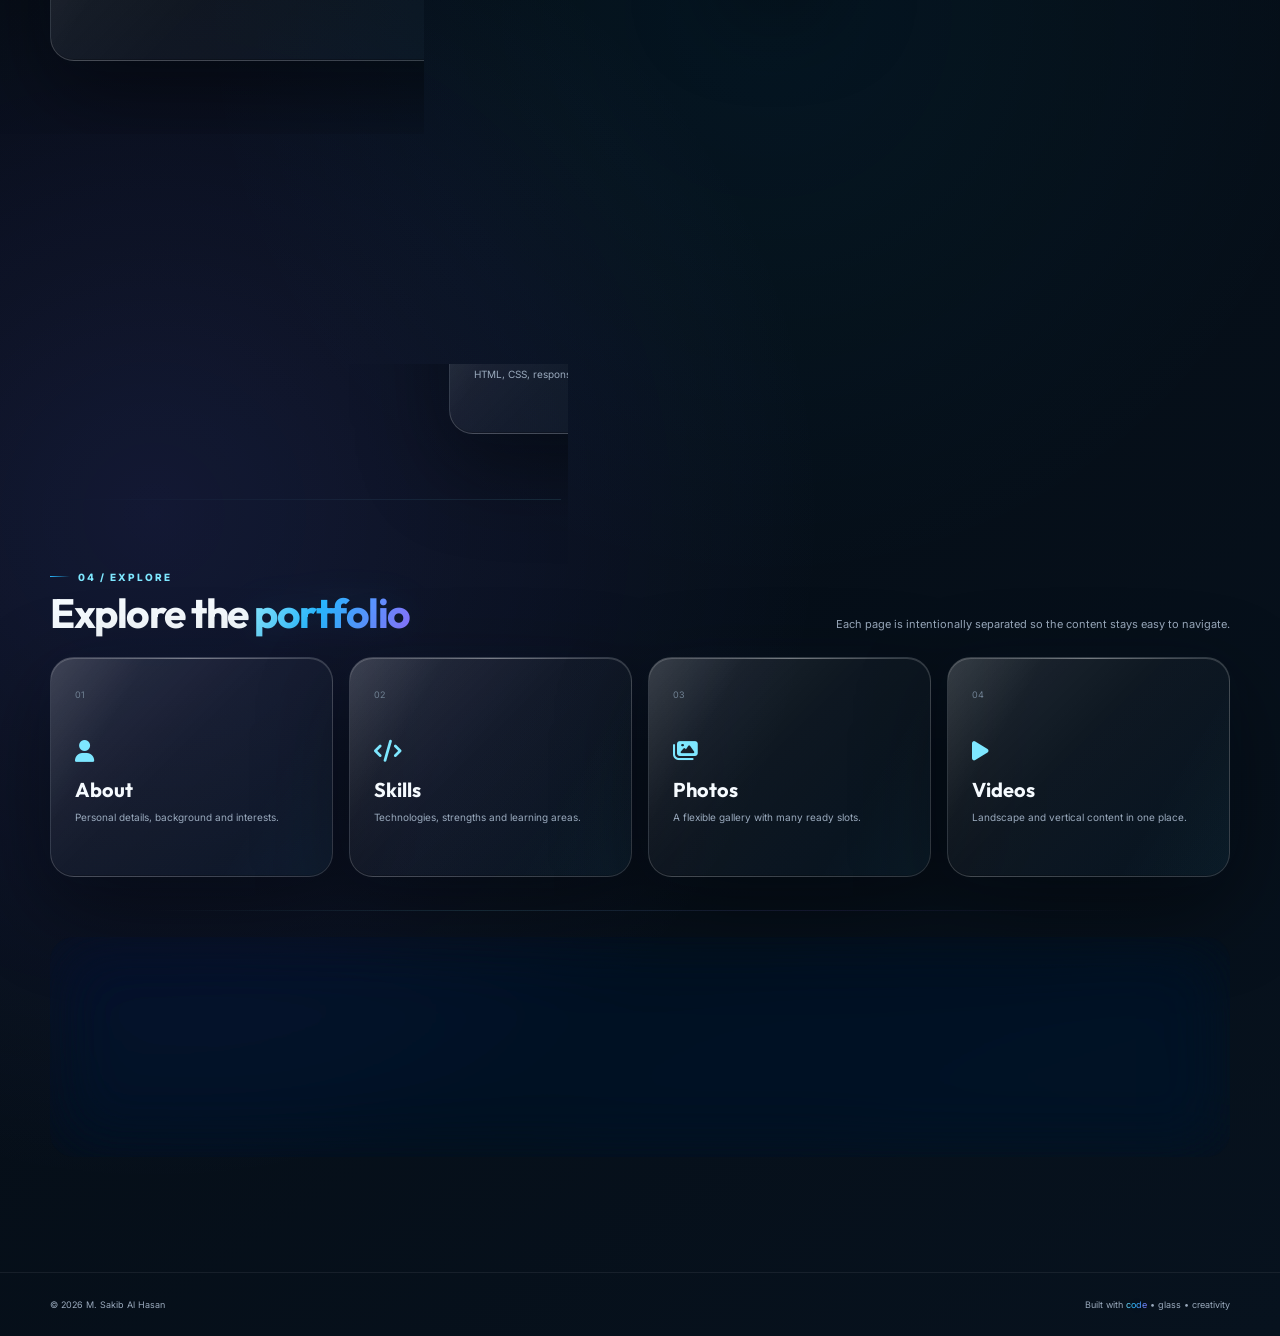
==== commit 0757c117: "Update index.html" ====
--- a/index.html
+++ b/index.html
@@ -66,7 +66,7 @@
             <a href="https://www.instagram.com/s_a_k_i_b_8.20/" target="_blank" rel="noopener" class="nav-action" aria-label="Instagram">
                 <i class="fa-brands fa-instagram"></i>
             </a>
-            <a href="https://x.com/" target="_blank" rel="noopener" class="nav-action" aria-label="Twitter / X">
+            <a href="https://x.com/msakibalhasan7" target="_blank" rel="noopener" class="nav-action" aria-label="Twitter / X">
                 <i class="fa-brands fa-x-twitter"></i>
             </a>
             <a href="mailto:your-email@example.com" class="nav-action nav-email" aria-label="Email">
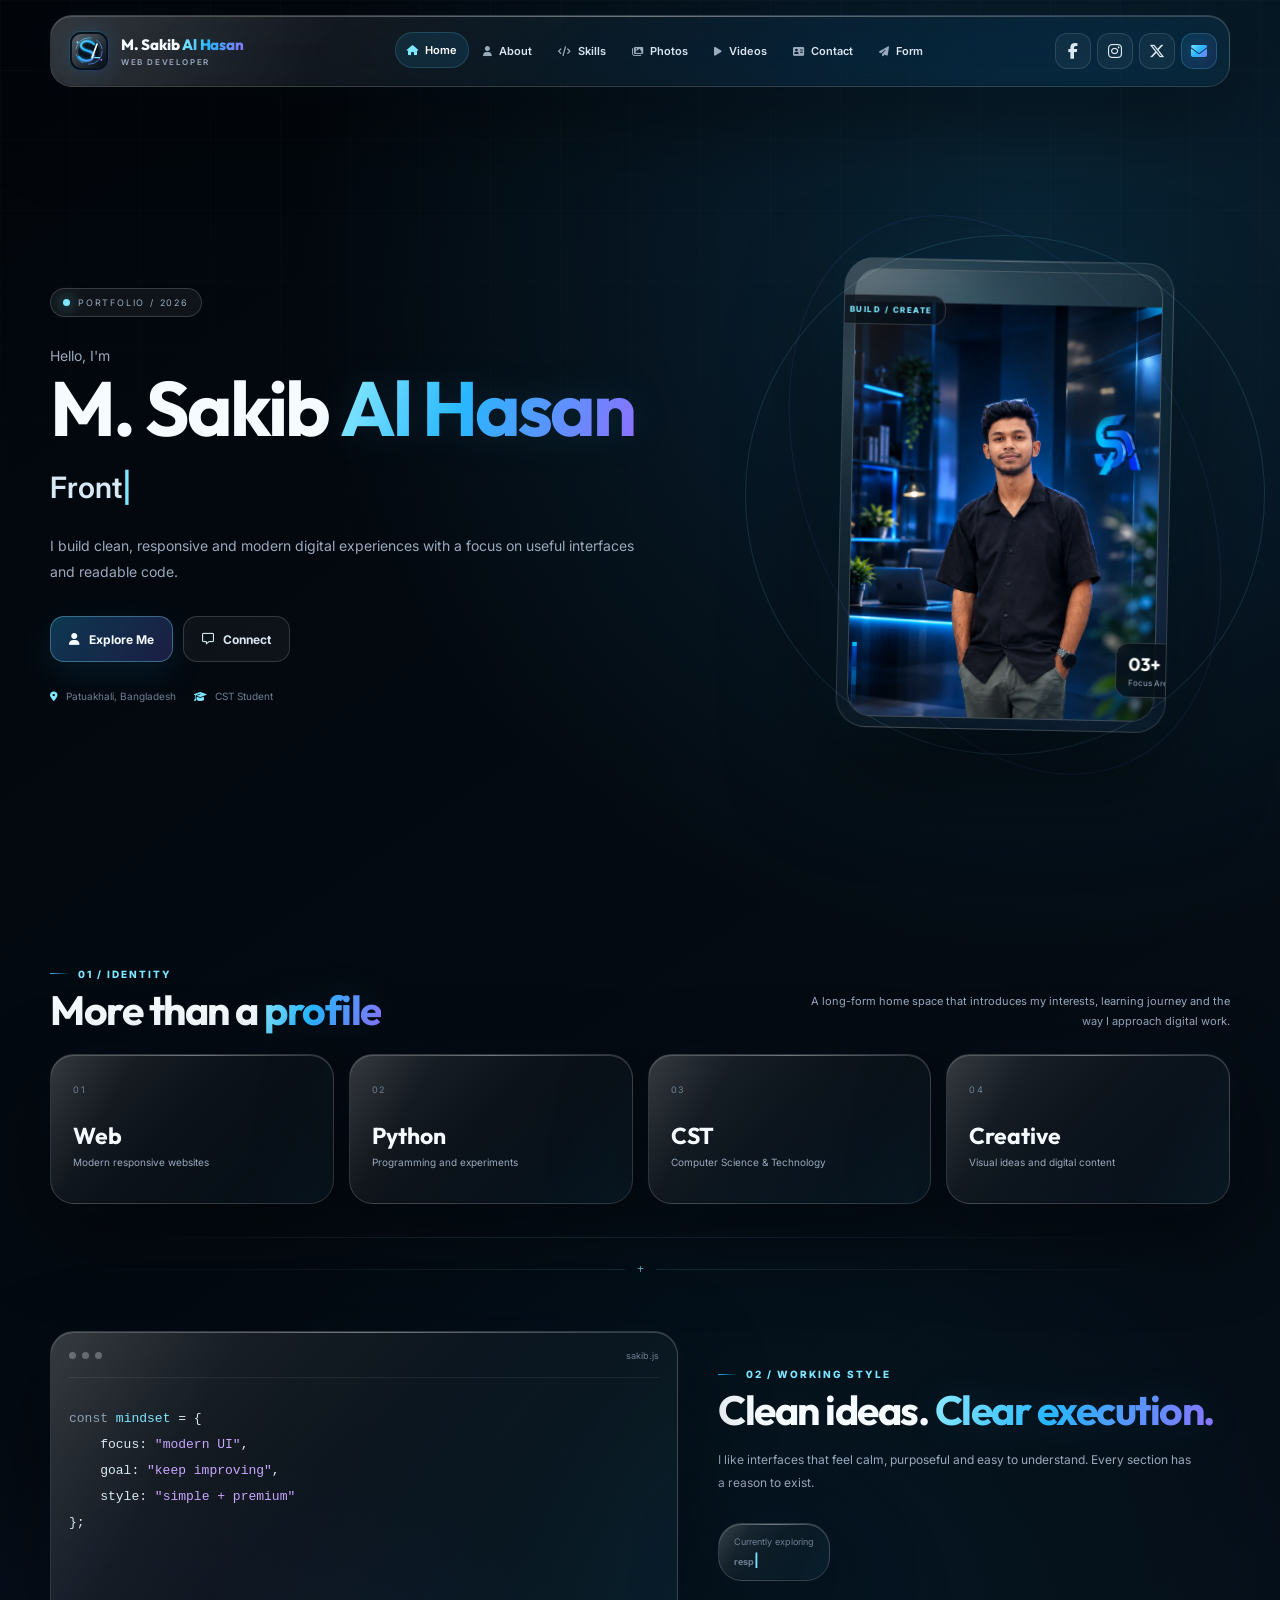
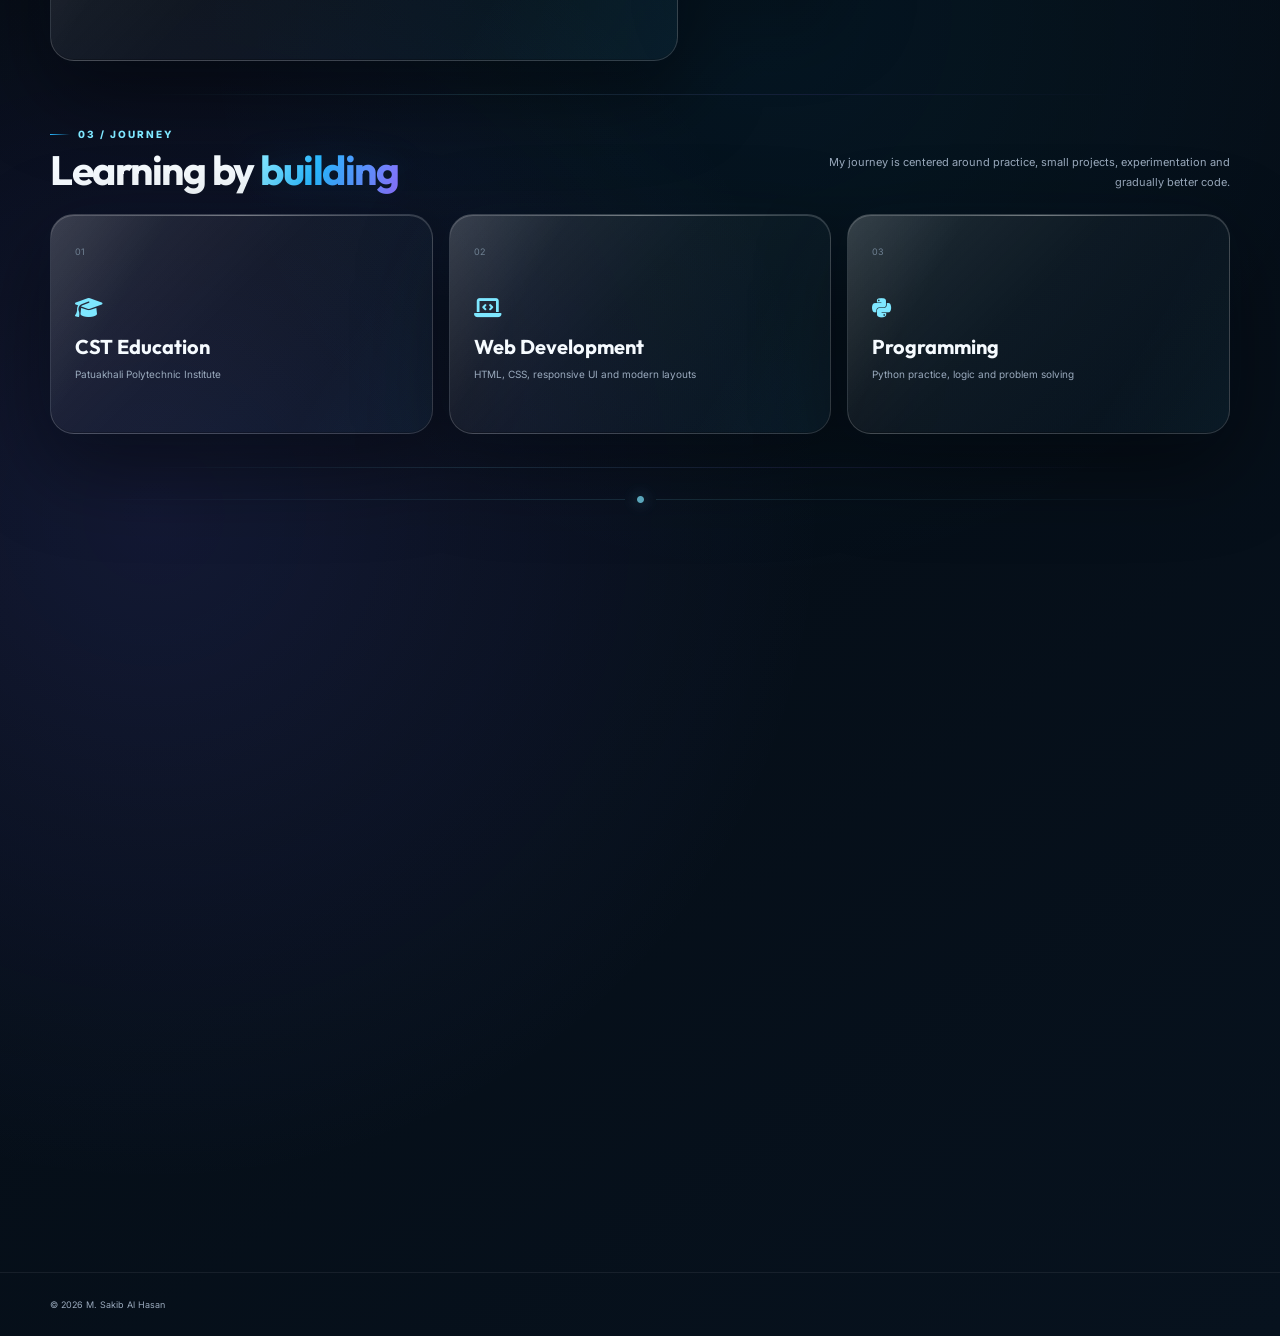
==== commit 9655f47f: "Update index.html" ====
--- a/index.html
+++ b/index.html
@@ -294,7 +294,6 @@
 <footer class="footer">
     <div class="container footer-inner">
         <span>© 2026 M. Sakib Al Hasan</span>
-        <span>Built with <span class="blue-text">code</span> • glass • creativity</span>
     </div>
 </footer>
 <script src="script.js"></script>
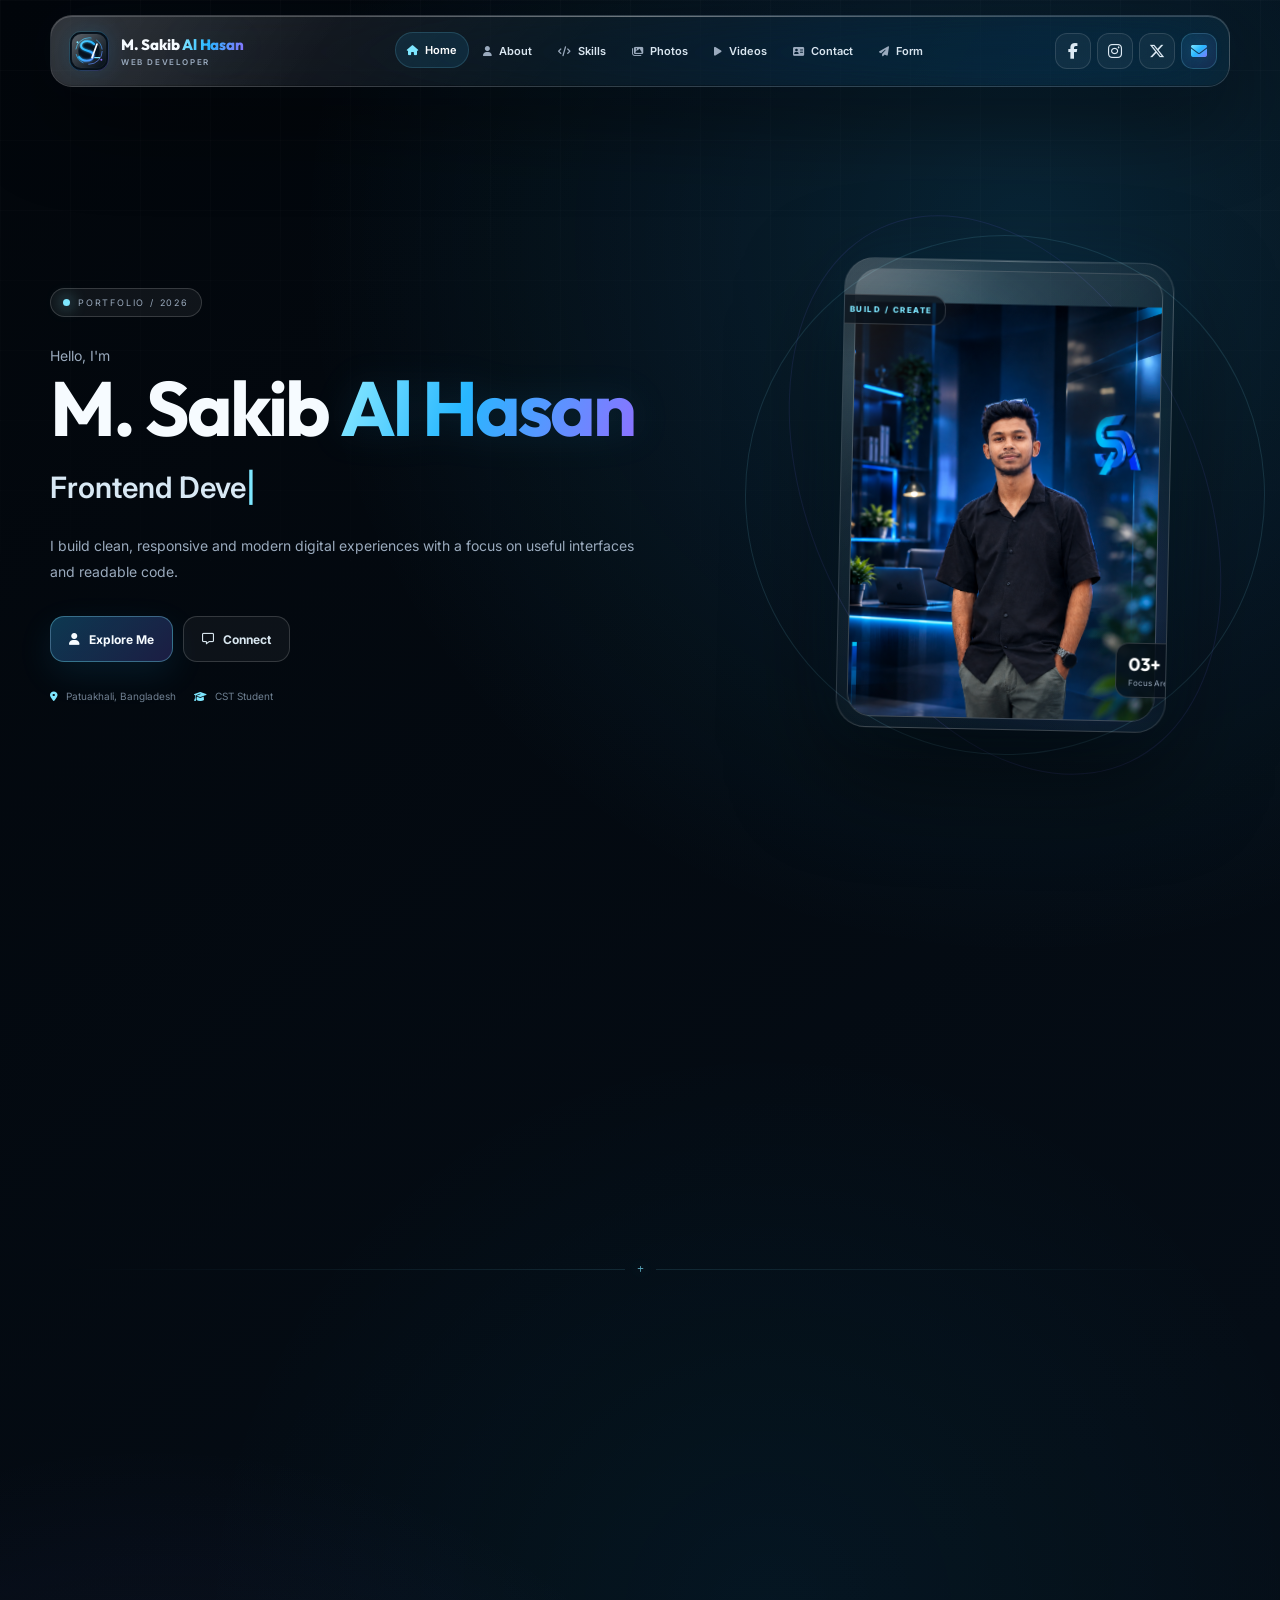
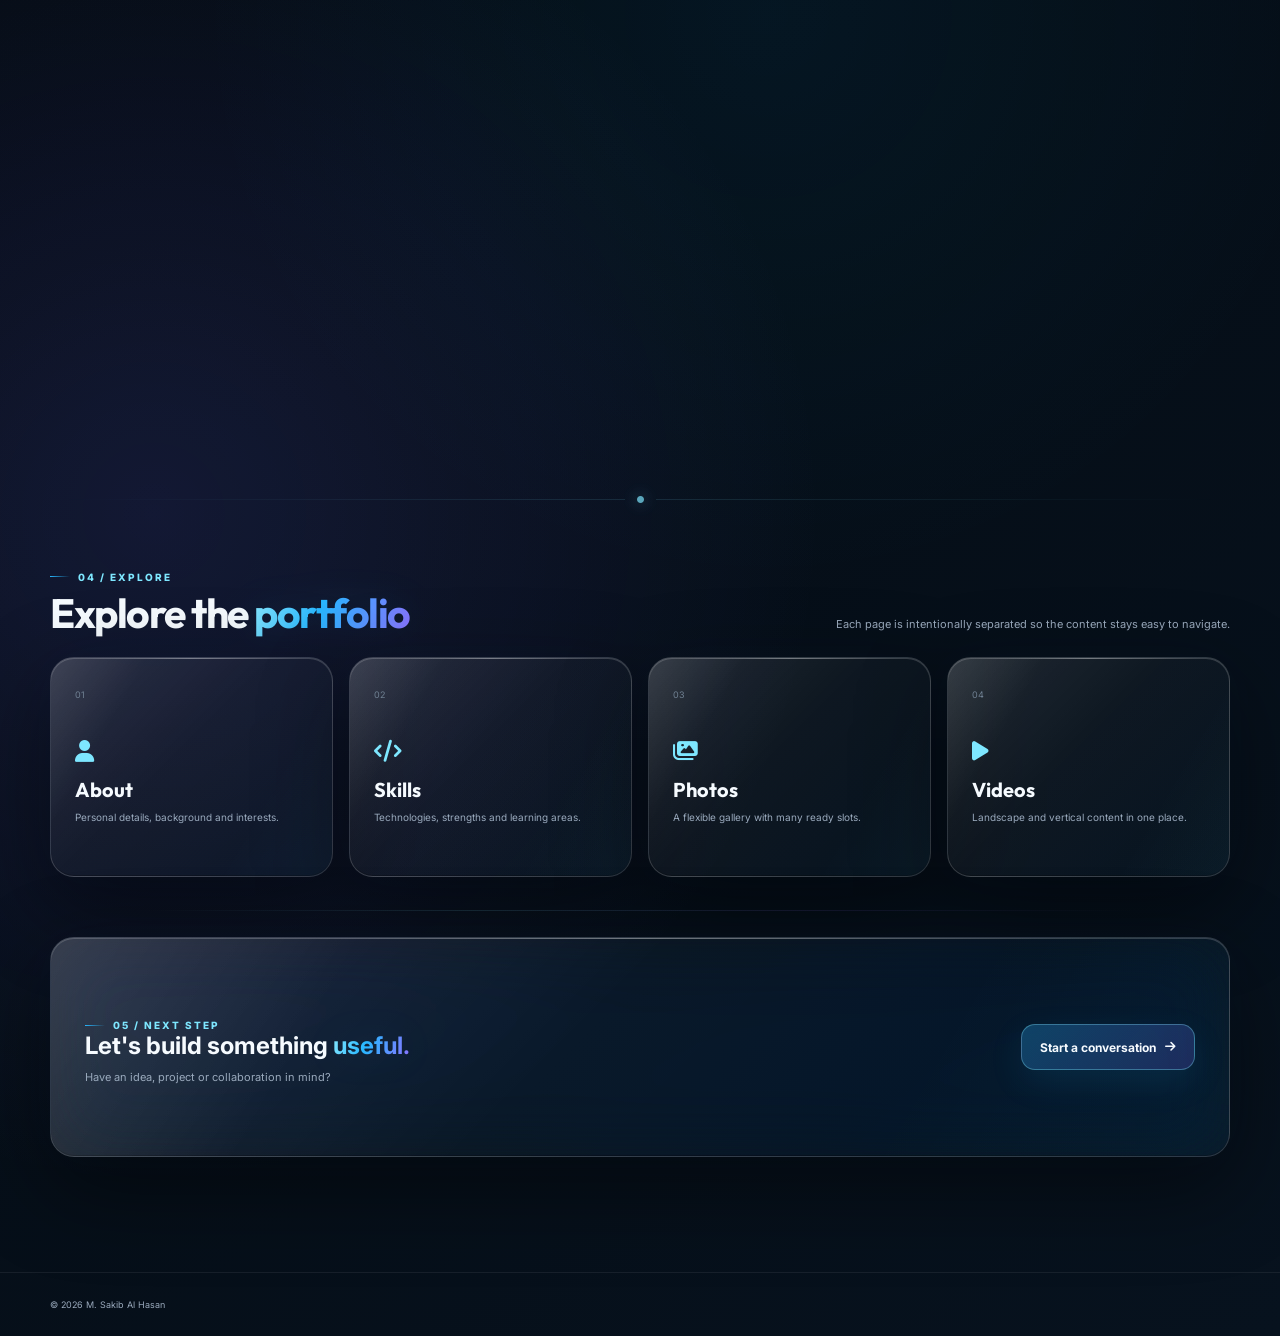
==== commit 29f4b90c: "Update index.html" ====
--- a/index.html
+++ b/index.html
@@ -69,7 +69,7 @@
             <a href="https://x.com/msakibalhasan7" target="_blank" rel="noopener" class="nav-action" aria-label="Twitter / X">
                 <i class="fa-brands fa-x-twitter"></i>
             </a>
-            <a href="mailto:your-email@example.com" class="nav-action nav-email" aria-label="Email">
+            <a href="mailto:m.sikdersakib666@gmail.com" class="nav-action nav-email" aria-label="Email">
                 <i class="fa-solid fa-envelope"></i>
             </a>
         </div>
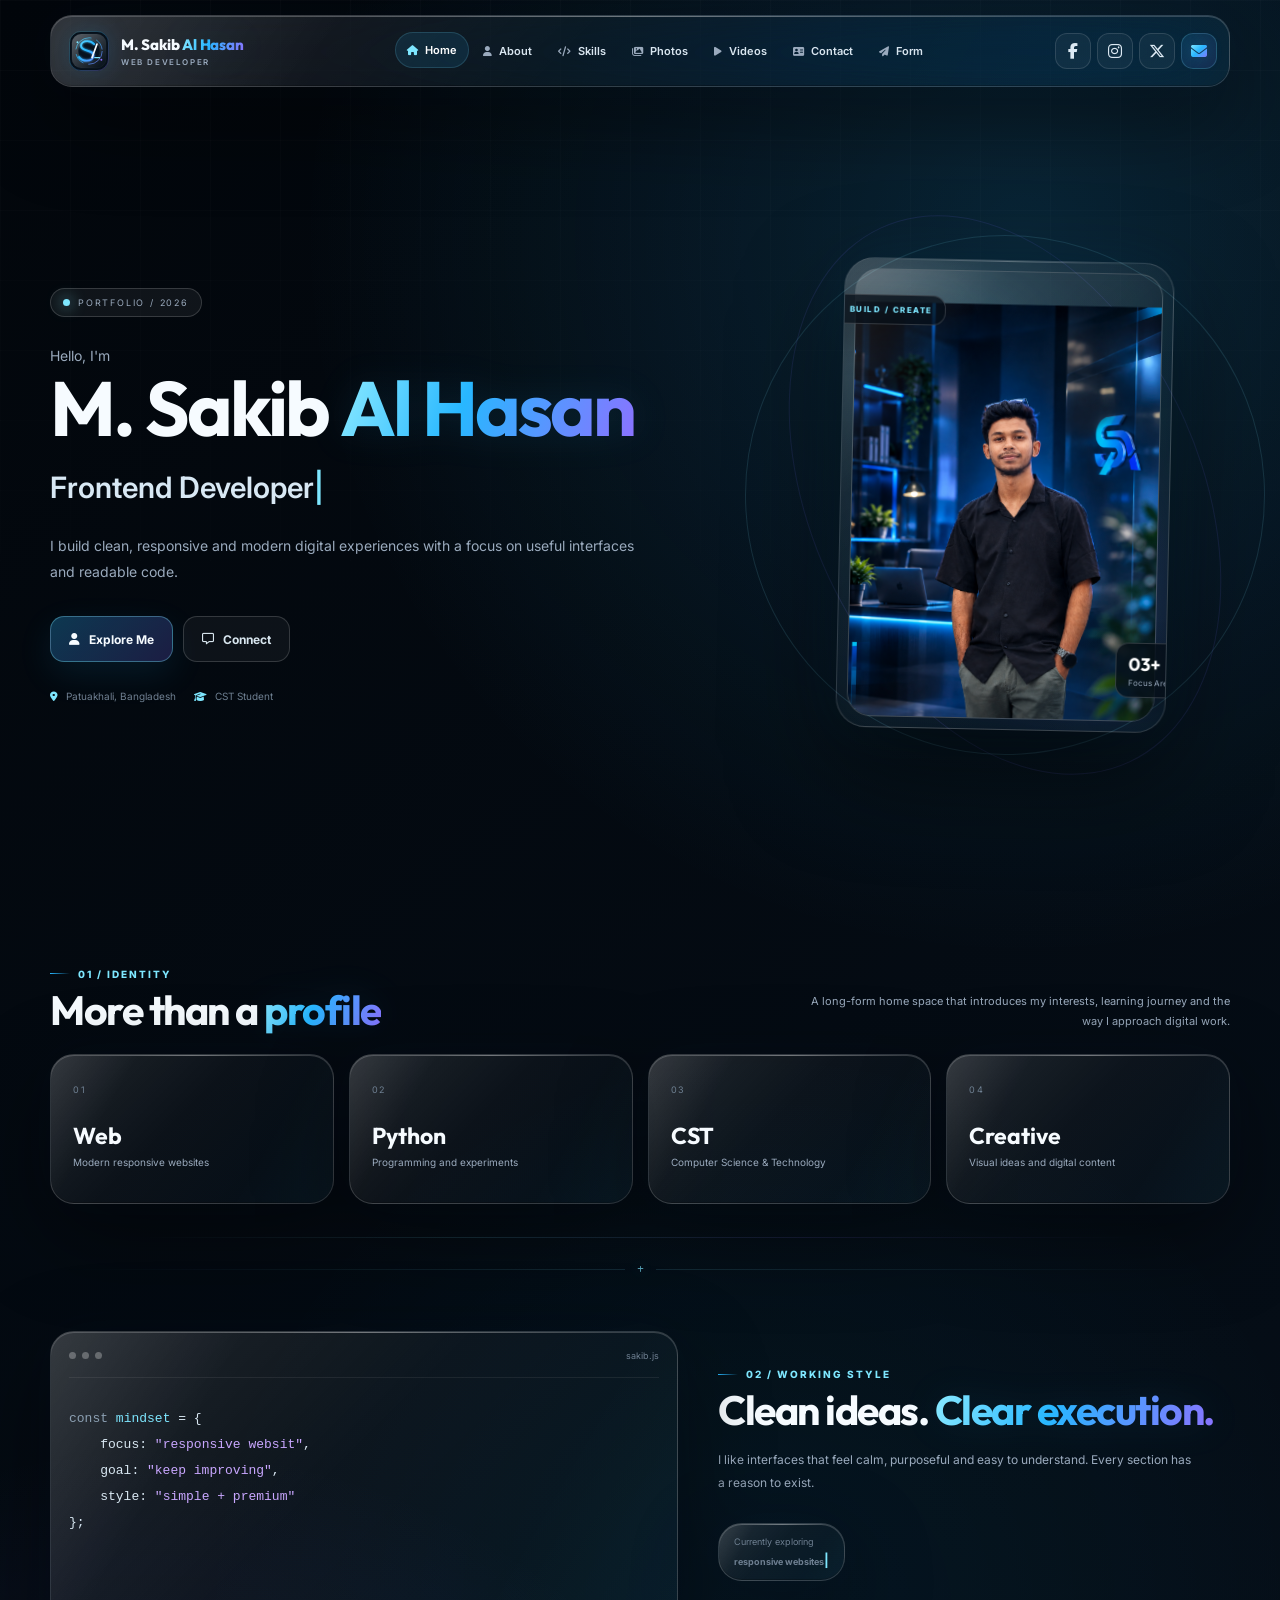
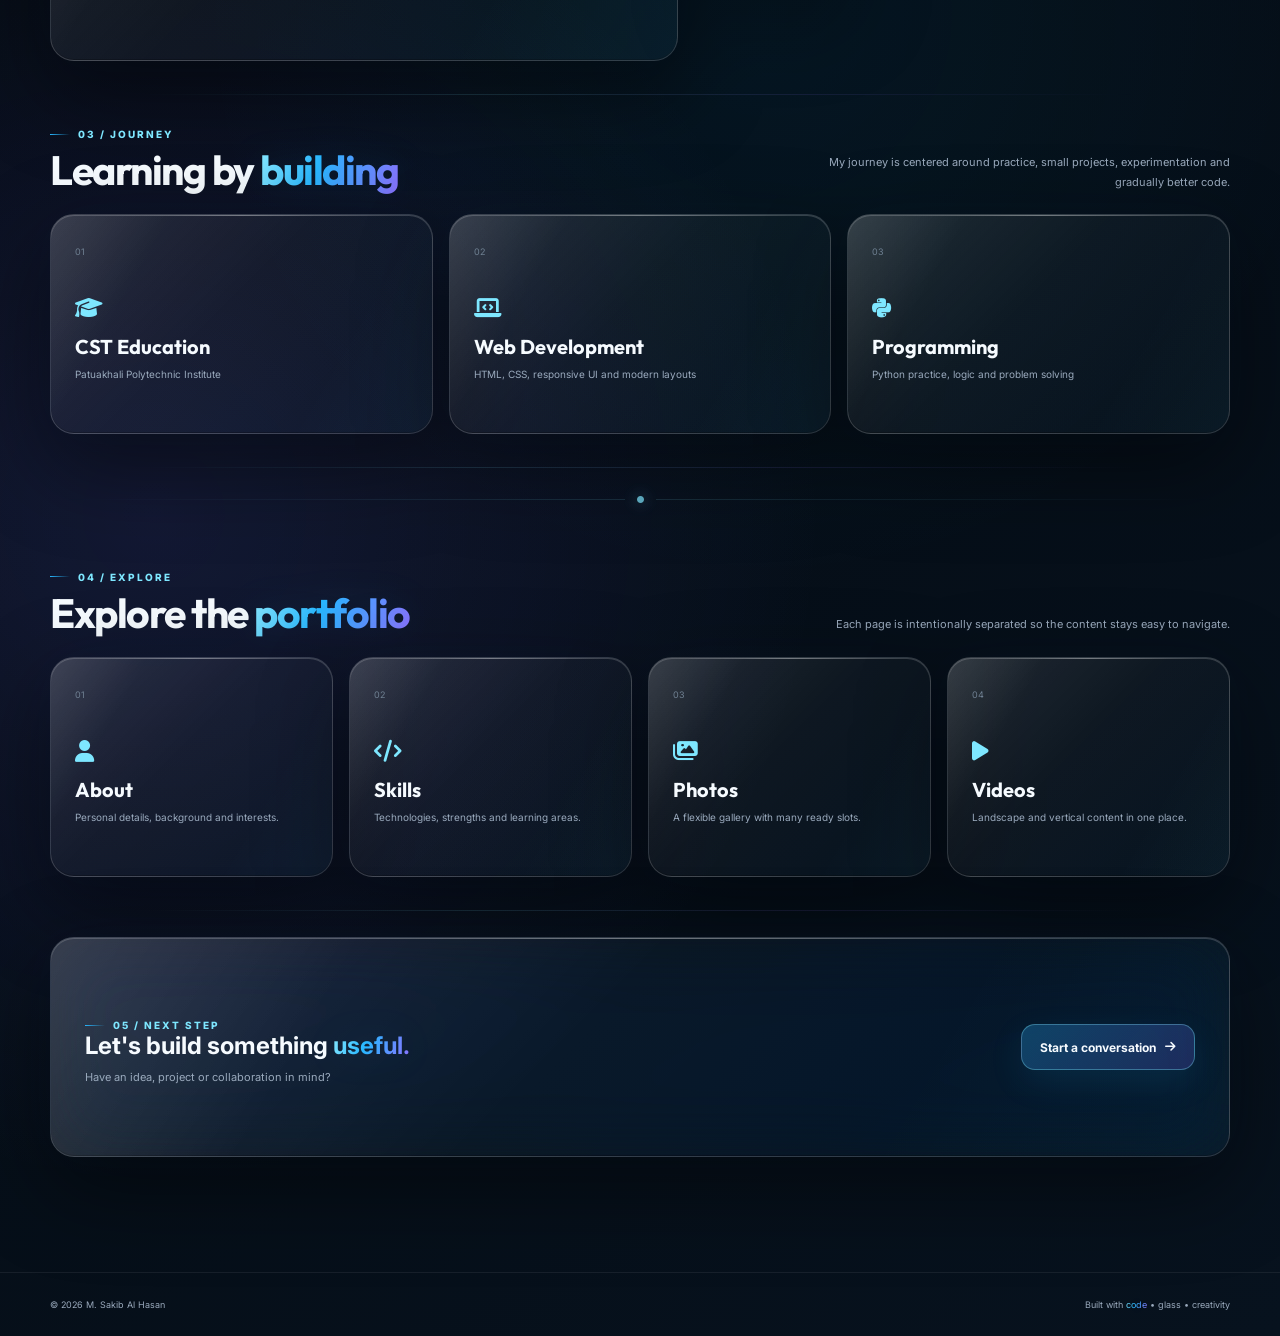
==== commit 76e35f84: "Update index.html" ====
--- a/index.html
+++ b/index.html
@@ -60,21 +60,21 @@
         </div>
 
         <div class="nav-actions">
-            <a href="https://www.facebook.com/m.sakibalhasan.tawsif" target="_blank" rel="noopener" class="nav-action" aria-label="Facebook">
+            <a href="https://facebook.com/" target="_blank" rel="noopener" class="nav-action" aria-label="Facebook">
                 <i class="fa-brands fa-facebook-f"></i>
             </a>
-            <a href="https://www.instagram.com/s_a_k_i_b_8.20/" target="_blank" rel="noopener" class="nav-action" aria-label="Instagram">
+            <a href="https://instagram.com/" target="_blank" rel="noopener" class="nav-action" aria-label="Instagram">
                 <i class="fa-brands fa-instagram"></i>
             </a>
-            <a href="https://x.com/msakibalhasan7" target="_blank" rel="noopener" class="nav-action" aria-label="Twitter / X">
+            <a href="https://x.com/" target="_blank" rel="noopener" class="nav-action" aria-label="Twitter / X">
                 <i class="fa-brands fa-x-twitter"></i>
             </a>
-            <a href="mailto:m.sikdersakib666@gmail.com" class="nav-action nav-email" aria-label="Email">
+            <a href="mailto:your-email@example.com" class="nav-action nav-email" aria-label="Email">
                 <i class="fa-solid fa-envelope"></i>
             </a>
         </div>
 
-        <button class="menu-button" aria-label="Open navigation">
+        <button class="menu-button" type="button" aria-label="Open navigation" aria-expanded="false">
             <i class="fa-solid fa-bars"></i>
         </button>
     </nav>
@@ -294,6 +294,7 @@
 <footer class="footer">
     <div class="container footer-inner">
         <span>© 2026 M. Sakib Al Hasan</span>
+        <span>Built with <span class="blue-text">code</span> • glass • creativity</span>
     </div>
 </footer>
 <script src="script.js"></script>
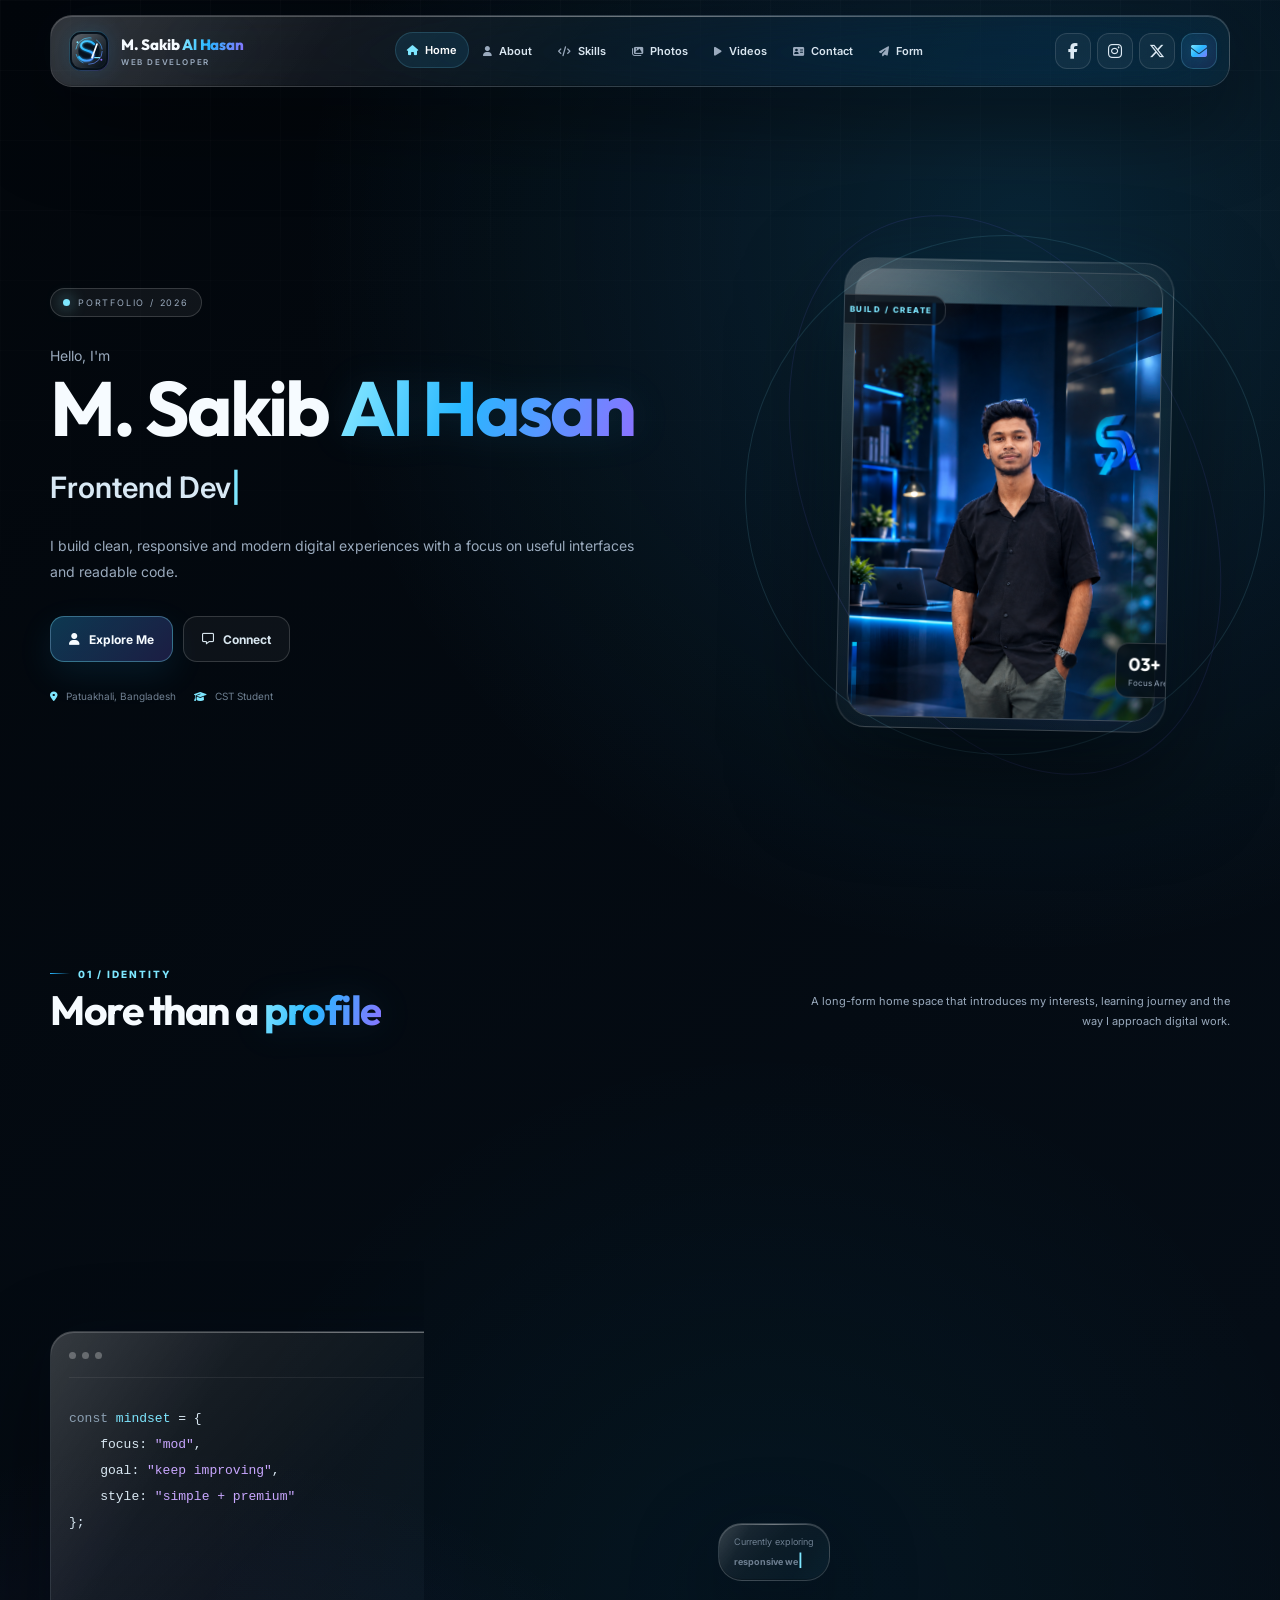
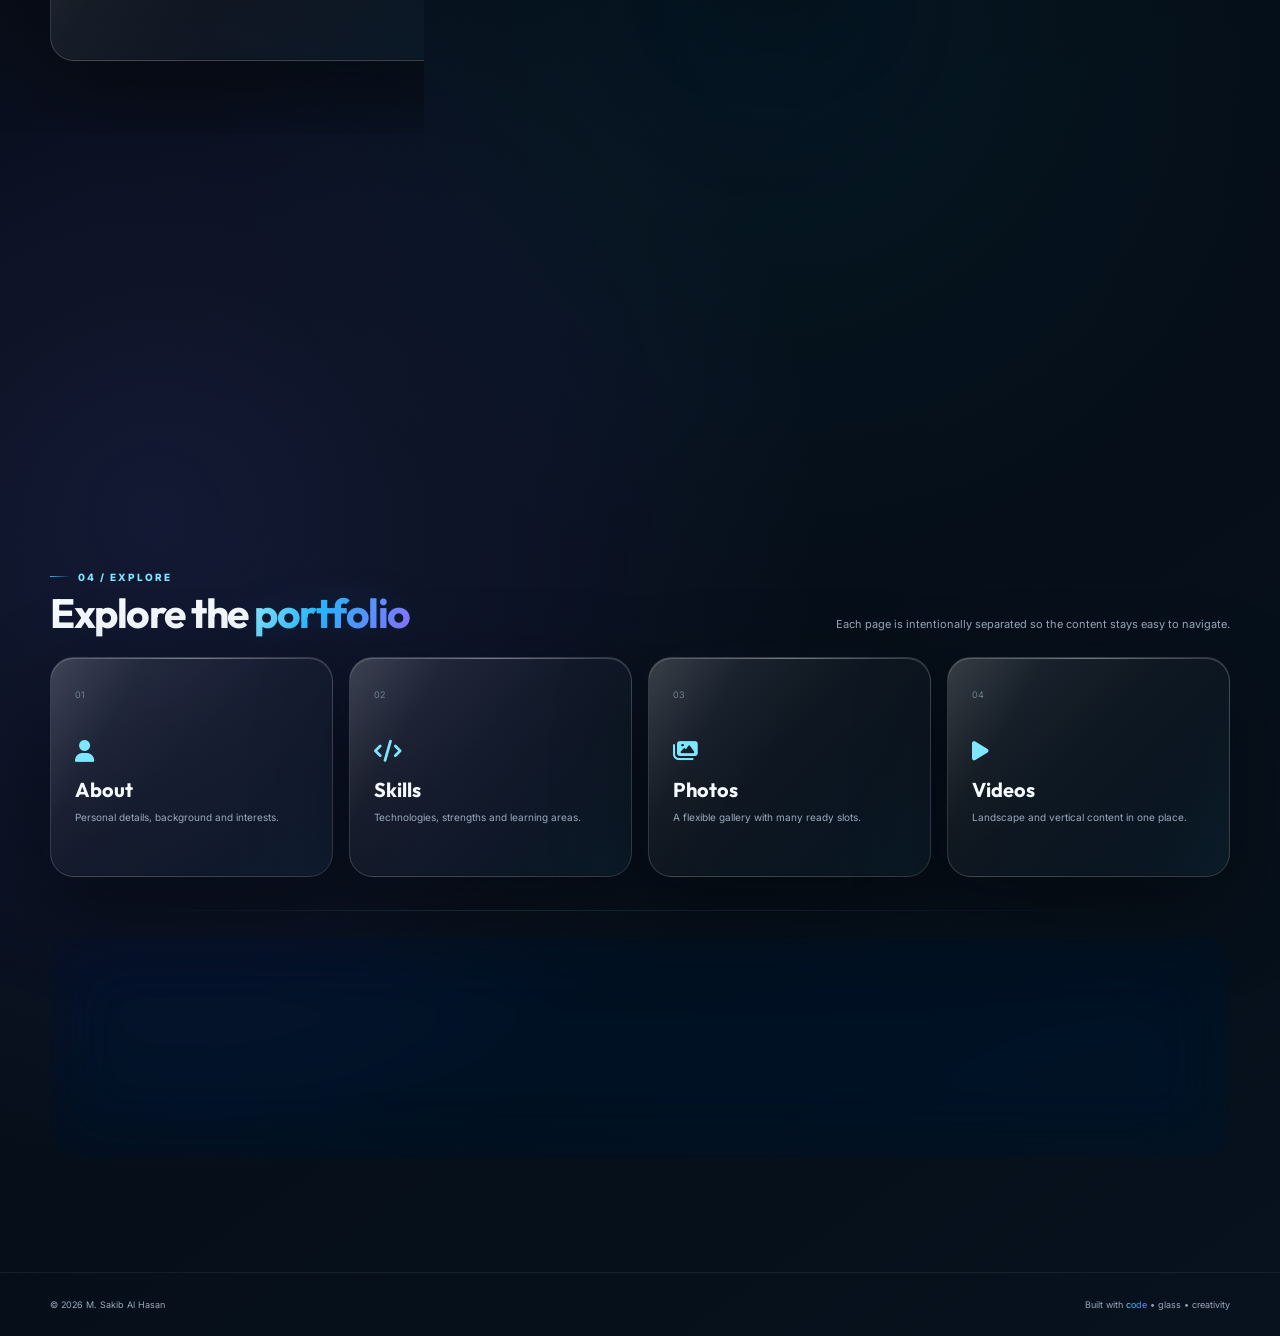
==== commit bbb9d5f8: "Update index.html" ====
--- a/index.html
+++ b/index.html
@@ -74,7 +74,7 @@
             </a>
         </div>
 
-        <button class="menu-button" type="button" aria-label="Open navigation" aria-expanded="false">
+        <button class="menu-button" type="button" aria-label="Open navigation" aria-expanded="false" onclick="const m=this.closest(\'.navbar\').querySelector(\'.nav-links\'); const o=m.classList.toggle(\'show\'); this.setAttribute(\'aria-expanded\', o);">
             <i class="fa-solid fa-bars"></i>
         </button>
     </nav>
--- a/style.css
+++ b/style.css
@@ -1778,6 +1778,7 @@
     }
 
     .nav-links {
+        z-index: 1000;
         display: none;
 
         position: absolute;
@@ -1815,6 +1816,8 @@
     }
 
     .menu-button {
+        position: relative;
+        z-index: 1001;
         display: inline-grid;
         place-items: center;
     }
